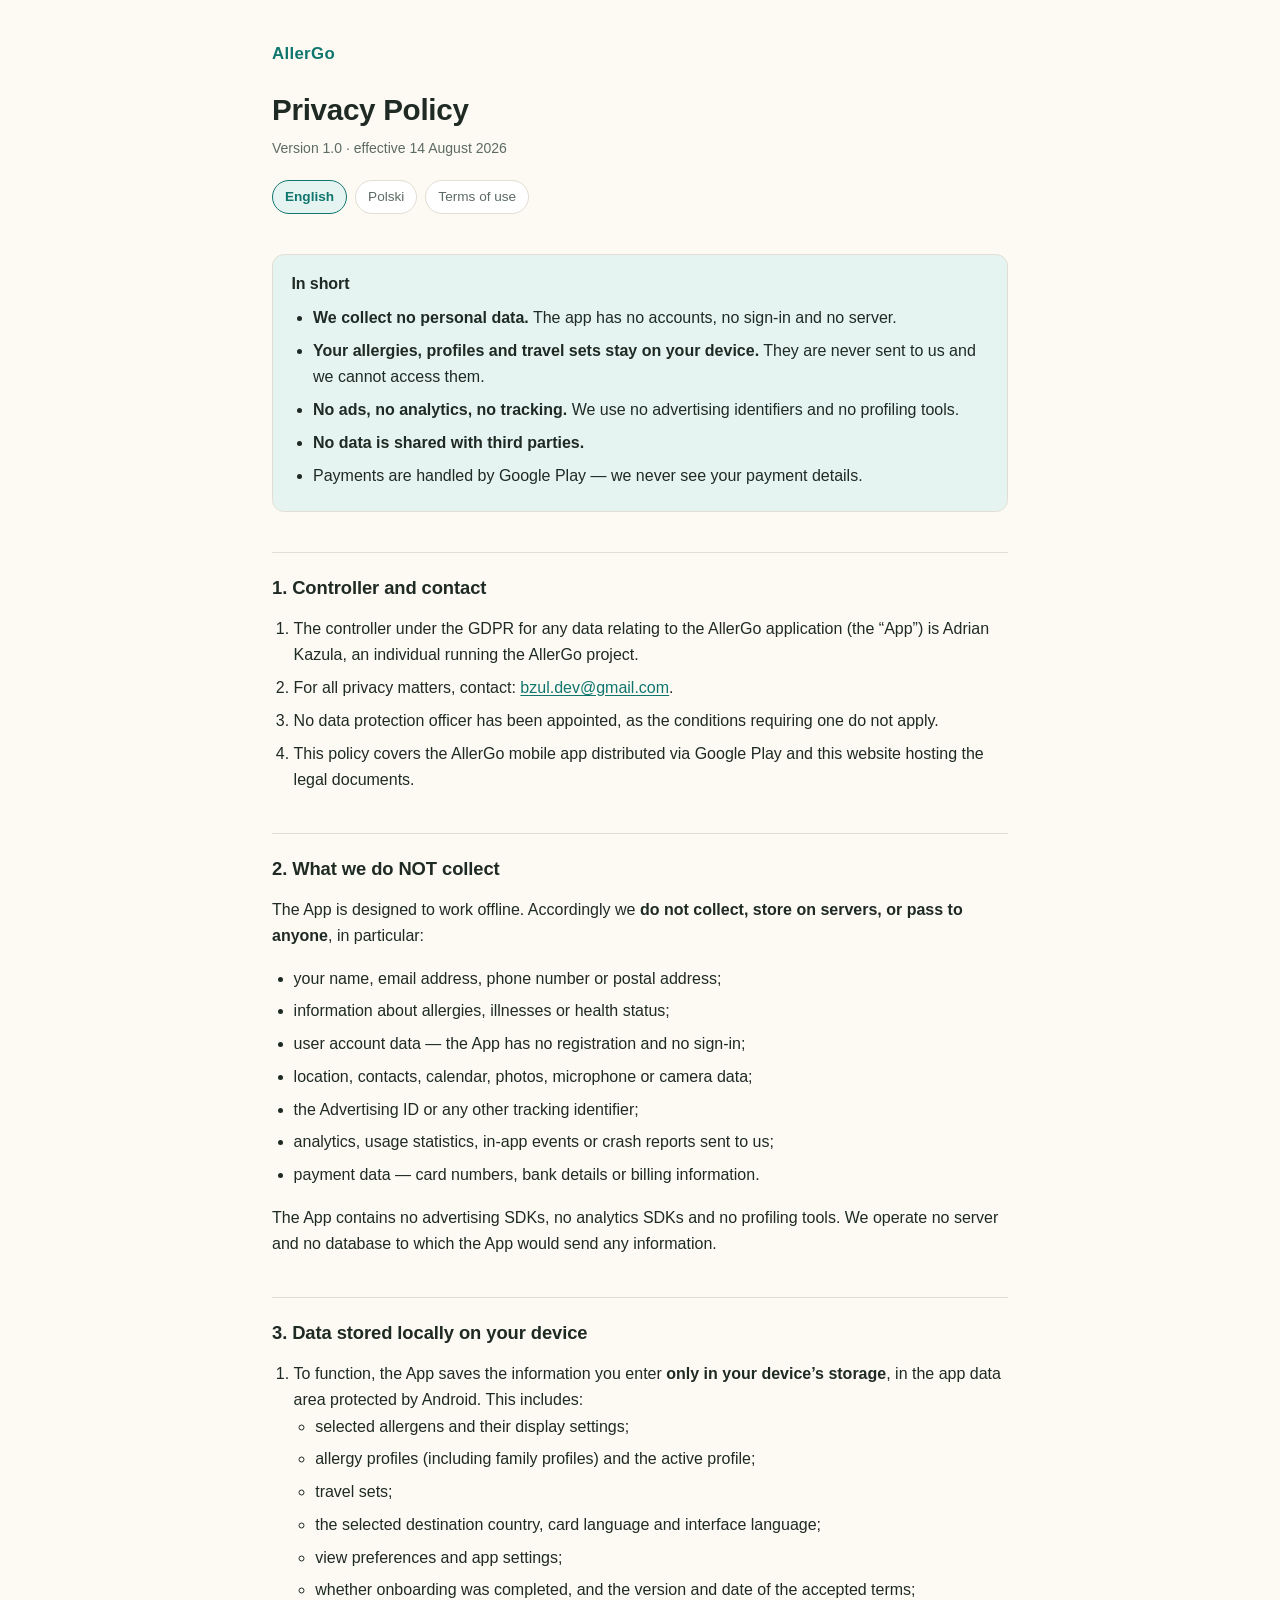
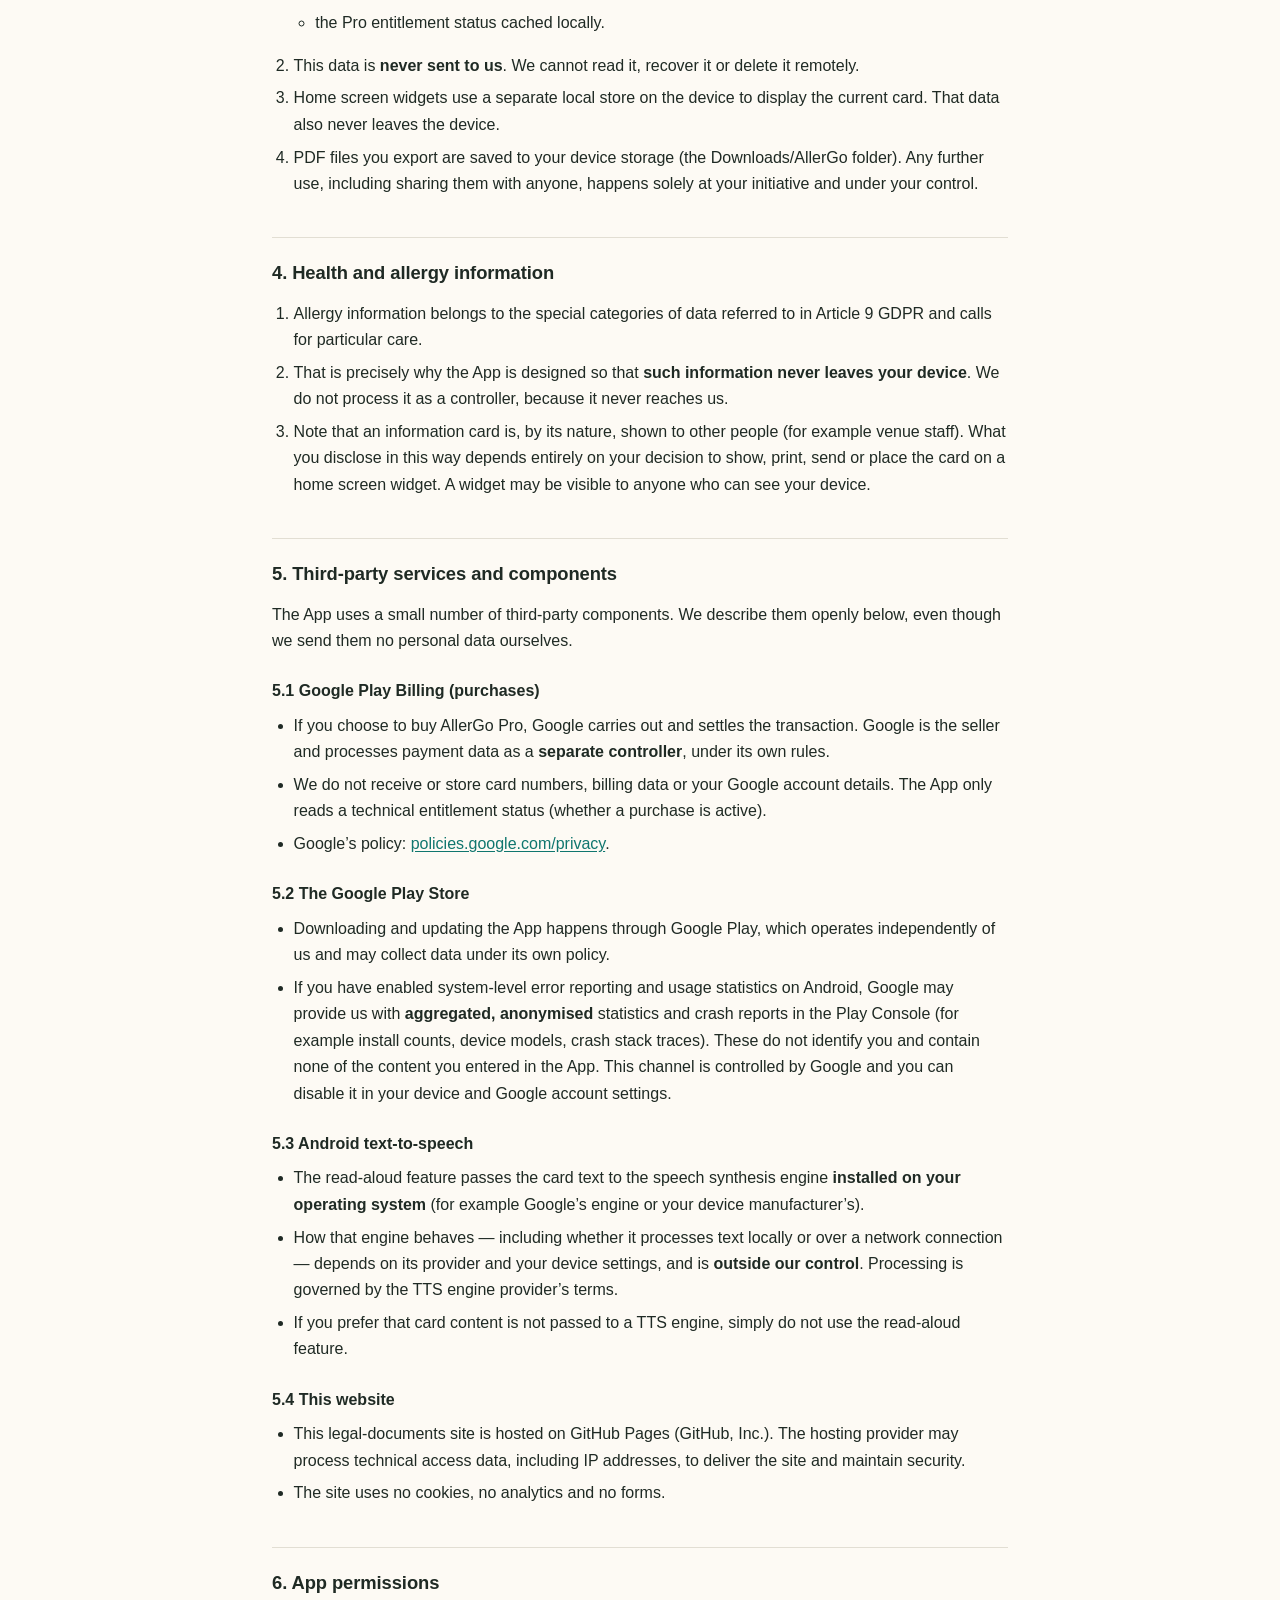
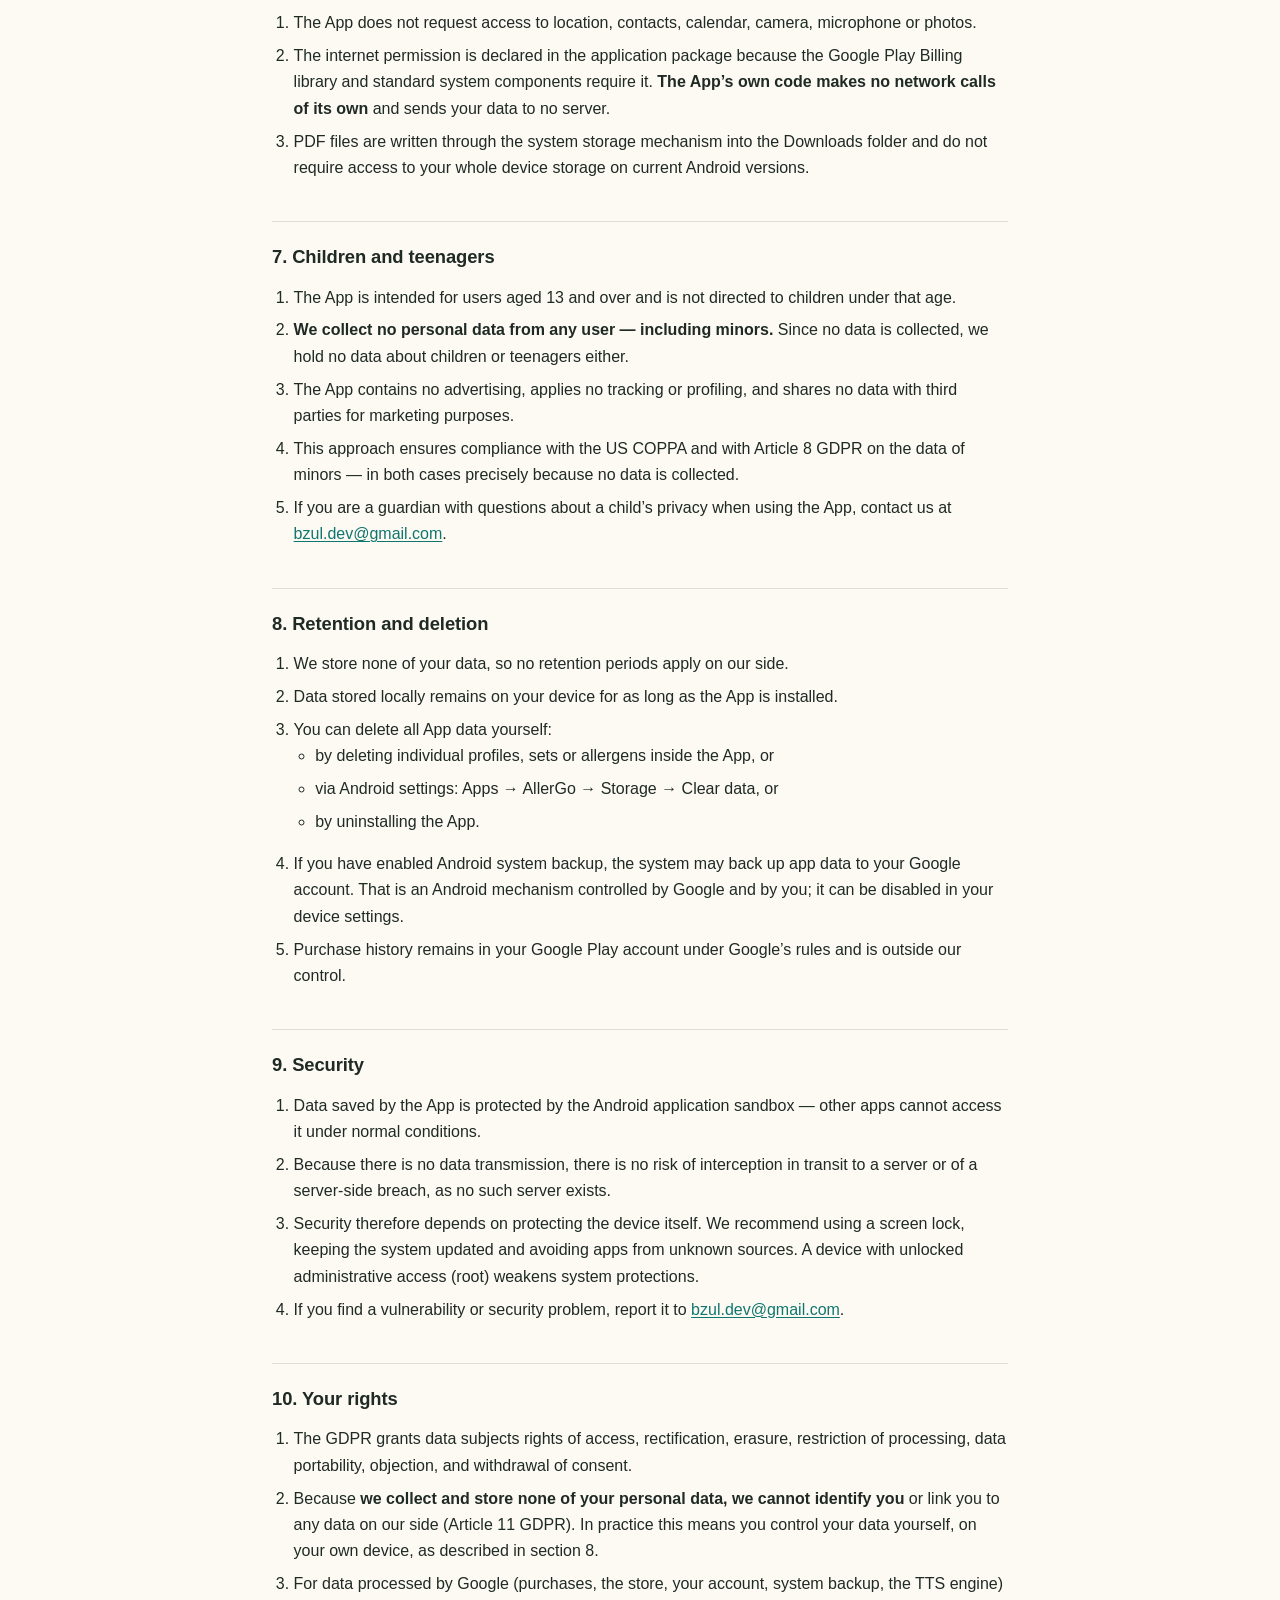
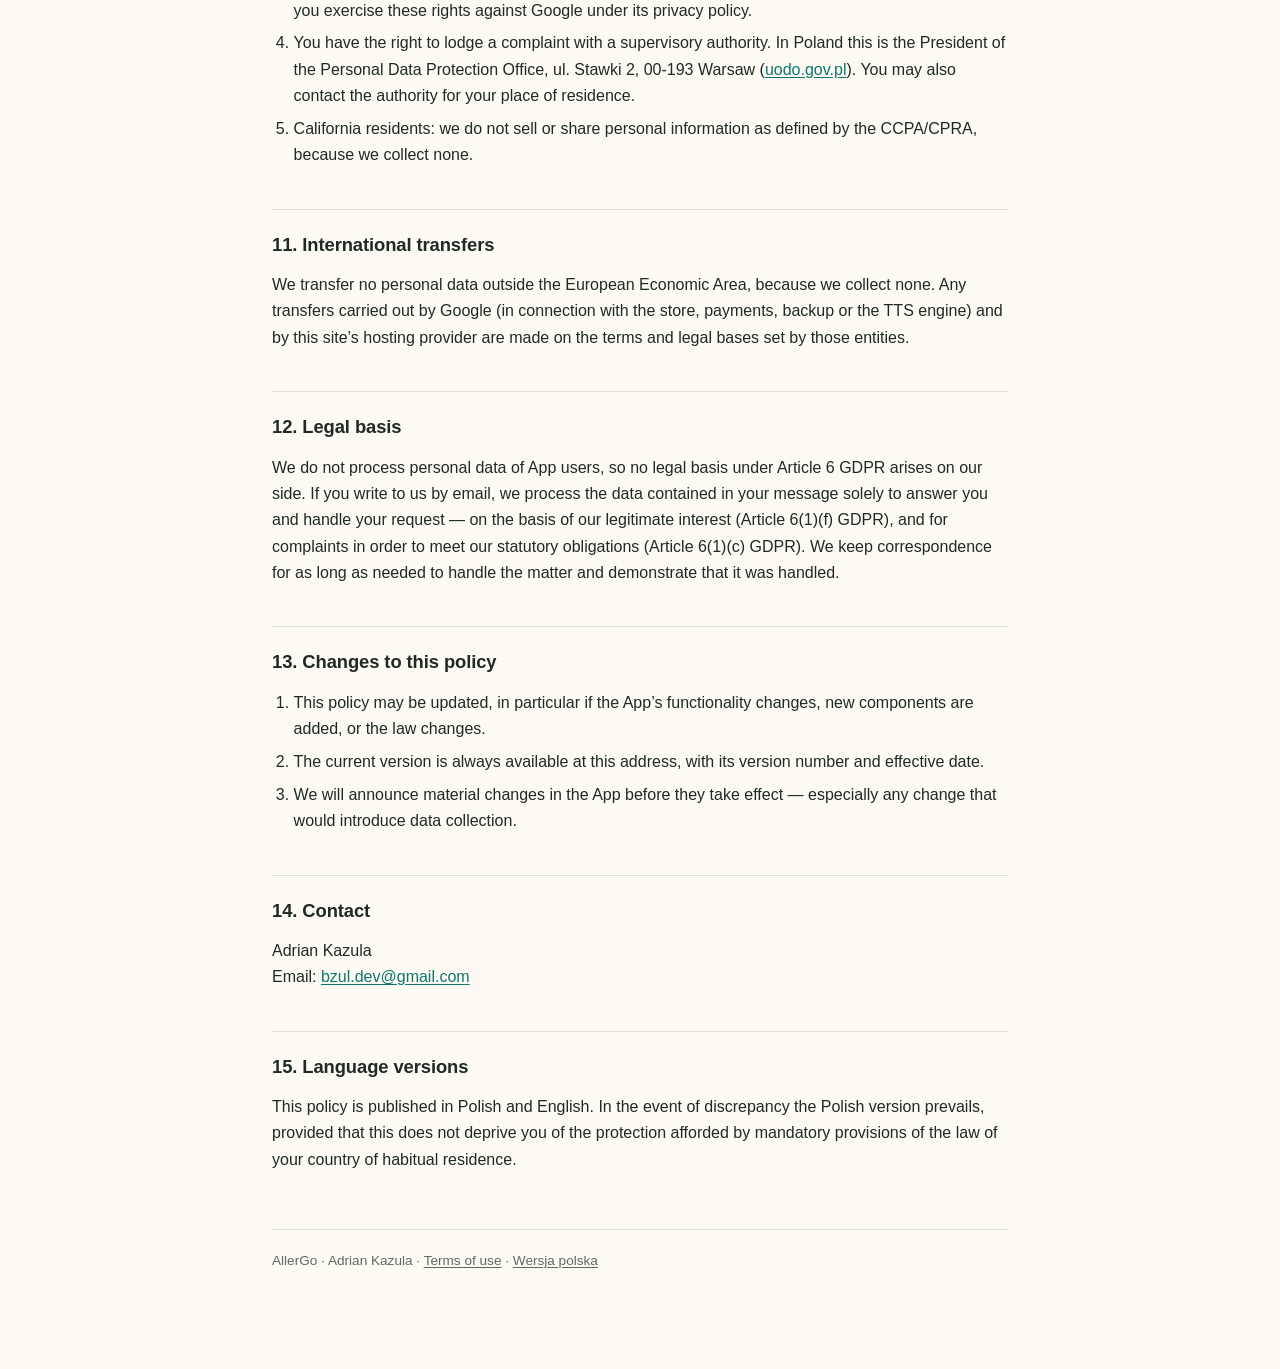
==== privacy/index.html @ d7d9f637 "Add AllerGo privacy policy and terms of use (PL + EN) Static legal documents for the AllerGo Android" ====
<!DOCTYPE html>
<html lang="en">
<head>
<meta charset="utf-8">
<meta name="viewport" content="width=device-width, initial-scale=1">
<title>AllerGo — Privacy Policy</title>
<meta name="description" content="Privacy policy for the AllerGo mobile app. The app collects no personal data — everything stays locally on your device.">
<link rel="stylesheet" href="../assets/style.css">
</head>
<body>

<header>
  <a class="brand" href="../">AllerGo</a>
  <h1>Privacy Policy</h1>
  <p class="meta">Version 1.0 · effective 14 August 2026</p>
  <nav class="langbar">
    <a href="../privacy/" aria-current="true">English</a>
    <a href="../pl/privacy/">Polski</a>
    <a href="../terms/">Terms of use</a>
  </nav>
</header>

<main>

<div class="summary">
  <h2>In short</h2>
  <ul>
    <li><strong>We collect no personal data.</strong> The app has no accounts, no sign-in and no server.</li>
    <li><strong>Your allergies, profiles and travel sets stay on your device.</strong> They are never sent to us and we cannot access them.</li>
    <li><strong>No ads, no analytics, no tracking.</strong> We use no advertising identifiers and no profiling tools.</li>
    <li><strong>No data is shared with third parties.</strong></li>
    <li>Payments are handled by Google Play — we never see your payment details.</li>
  </ul>
</div>

<h2>1. Controller and contact</h2>
<ol>
  <li>The controller under the GDPR for any data relating to the AllerGo application (the “App”) is Adrian Kazula, an individual running the AllerGo project.</li>
  <li>For all privacy matters, contact: <a href="mailto:bzul.dev@gmail.com">bzul.dev@gmail.com</a>.</li>
  <li>No data protection officer has been appointed, as the conditions requiring one do not apply.</li>
  <li>This policy covers the AllerGo mobile app distributed via Google Play and this website hosting the legal documents.</li>
</ol>

<h2>2. What we do NOT collect</h2>
<p>The App is designed to work offline. Accordingly we <strong>do not collect, store on servers, or pass to anyone</strong>, in particular:</p>
<ul>
  <li>your name, email address, phone number or postal address;</li>
  <li>information about allergies, illnesses or health status;</li>
  <li>user account data — the App has no registration and no sign-in;</li>
  <li>location, contacts, calendar, photos, microphone or camera data;</li>
  <li>the Advertising ID or any other tracking identifier;</li>
  <li>analytics, usage statistics, in-app events or crash reports sent to us;</li>
  <li>payment data — card numbers, bank details or billing information.</li>
</ul>
<p>The App contains no advertising SDKs, no analytics SDKs and no profiling tools. We operate no server and no database to which the App would send any information.</p>

<h2>3. Data stored locally on your device</h2>
<ol>
  <li>To function, the App saves the information you enter <strong>only in your device’s storage</strong>, in the app data area protected by Android. This includes:
    <ul>
      <li>selected allergens and their display settings;</li>
      <li>allergy profiles (including family profiles) and the active profile;</li>
      <li>travel sets;</li>
      <li>the selected destination country, card language and interface language;</li>
      <li>view preferences and app settings;</li>
      <li>whether onboarding was completed, and the version and date of the accepted terms;</li>
      <li>the Pro entitlement status cached locally.</li>
    </ul>
  </li>
  <li>This data is <strong>never sent to us</strong>. We cannot read it, recover it or delete it remotely.</li>
  <li>Home screen widgets use a separate local store on the device to display the current card. That data also never leaves the device.</li>
  <li>PDF files you export are saved to your device storage (the Downloads/AllerGo folder). Any further use, including sharing them with anyone, happens solely at your initiative and under your control.</li>
</ol>

<h2>4. Health and allergy information</h2>
<ol>
  <li>Allergy information belongs to the special categories of data referred to in Article 9 GDPR and calls for particular care.</li>
  <li>That is precisely why the App is designed so that <strong>such information never leaves your device</strong>. We do not process it as a controller, because it never reaches us.</li>
  <li>Note that an information card is, by its nature, shown to other people (for example venue staff). What you disclose in this way depends entirely on your decision to show, print, send or place the card on a home screen widget. A widget may be visible to anyone who can see your device.</li>
</ol>

<h2>5. Third-party services and components</h2>
<p>The App uses a small number of third-party components. We describe them openly below, even though we send them no personal data ourselves.</p>

<h3>5.1 Google Play Billing (purchases)</h3>
<ul>
  <li>If you choose to buy AllerGo Pro, Google carries out and settles the transaction. Google is the seller and processes payment data as a <strong>separate controller</strong>, under its own rules.</li>
  <li>We do not receive or store card numbers, billing data or your Google account details. The App only reads a technical entitlement status (whether a purchase is active).</li>
  <li>Google’s policy: <a href="https://policies.google.com/privacy" rel="noopener">policies.google.com/privacy</a>.</li>
</ul>

<h3>5.2 The Google Play Store</h3>
<ul>
  <li>Downloading and updating the App happens through Google Play, which operates independently of us and may collect data under its own policy.</li>
  <li>If you have enabled system-level error reporting and usage statistics on Android, Google may provide us with <strong>aggregated, anonymised</strong> statistics and crash reports in the Play Console (for example install counts, device models, crash stack traces). These do not identify you and contain none of the content you entered in the App. This channel is controlled by Google and you can disable it in your device and Google account settings.</li>
</ul>

<h3>5.3 Android text-to-speech</h3>
<ul>
  <li>The read-aloud feature passes the card text to the speech synthesis engine <strong>installed on your operating system</strong> (for example Google’s engine or your device manufacturer’s).</li>
  <li>How that engine behaves — including whether it processes text locally or over a network connection — depends on its provider and your device settings, and is <strong>outside our control</strong>. Processing is governed by the TTS engine provider’s terms.</li>
  <li>If you prefer that card content is not passed to a TTS engine, simply do not use the read-aloud feature.</li>
</ul>

<h3>5.4 This website</h3>
<ul>
  <li>This legal-documents site is hosted on GitHub Pages (GitHub, Inc.). The hosting provider may process technical access data, including IP addresses, to deliver the site and maintain security.</li>
  <li>The site uses no cookies, no analytics and no forms.</li>
</ul>

<h2>6. App permissions</h2>
<ol>
  <li>The App does not request access to location, contacts, calendar, camera, microphone or photos.</li>
  <li>The internet permission is declared in the application package because the Google Play Billing library and standard system components require it. <strong>The App’s own code makes no network calls of its own</strong> and sends your data to no server.</li>
  <li>PDF files are written through the system storage mechanism into the Downloads folder and do not require access to your whole device storage on current Android versions.</li>
</ol>

<h2>7. Children and teenagers</h2>
<ol>
  <li>The App is intended for users aged 13 and over and is not directed to children under that age.</li>
  <li><strong>We collect no personal data from any user — including minors.</strong> Since no data is collected, we hold no data about children or teenagers either.</li>
  <li>The App contains no advertising, applies no tracking or profiling, and shares no data with third parties for marketing purposes.</li>
  <li>This approach ensures compliance with the US COPPA and with Article 8 GDPR on the data of minors — in both cases precisely because no data is collected.</li>
  <li>If you are a guardian with questions about a child’s privacy when using the App, contact us at <a href="mailto:bzul.dev@gmail.com">bzul.dev@gmail.com</a>.</li>
</ol>

<h2>8. Retention and deletion</h2>
<ol>
  <li>We store none of your data, so no retention periods apply on our side.</li>
  <li>Data stored locally remains on your device for as long as the App is installed.</li>
  <li>You can delete all App data yourself:
    <ul>
      <li>by deleting individual profiles, sets or allergens inside the App, or</li>
      <li>via Android settings: Apps → AllerGo → Storage → Clear data, or</li>
      <li>by uninstalling the App.</li>
    </ul>
  </li>
  <li>If you have enabled Android system backup, the system may back up app data to your Google account. That is an Android mechanism controlled by Google and by you; it can be disabled in your device settings.</li>
  <li>Purchase history remains in your Google Play account under Google’s rules and is outside our control.</li>
</ol>

<h2>9. Security</h2>
<ol>
  <li>Data saved by the App is protected by the Android application sandbox — other apps cannot access it under normal conditions.</li>
  <li>Because there is no data transmission, there is no risk of interception in transit to a server or of a server-side breach, as no such server exists.</li>
  <li>Security therefore depends on protecting the device itself. We recommend using a screen lock, keeping the system updated and avoiding apps from unknown sources. A device with unlocked administrative access (root) weakens system protections.</li>
  <li>If you find a vulnerability or security problem, report it to <a href="mailto:bzul.dev@gmail.com">bzul.dev@gmail.com</a>.</li>
</ol>

<h2>10. Your rights</h2>
<ol>
  <li>The GDPR grants data subjects rights of access, rectification, erasure, restriction of processing, data portability, objection, and withdrawal of consent.</li>
  <li>Because <strong>we collect and store none of your personal data, we cannot identify you</strong> or link you to any data on our side (Article 11 GDPR). In practice this means you control your data yourself, on your own device, as described in section 8.</li>
  <li>For data processed by Google (purchases, the store, your account, system backup, the TTS engine) you exercise these rights against Google under its privacy policy.</li>
  <li>You have the right to lodge a complaint with a supervisory authority. In Poland this is the President of the Personal Data Protection Office, ul. Stawki 2, 00-193 Warsaw (<a href="https://uodo.gov.pl" rel="noopener">uodo.gov.pl</a>). You may also contact the authority for your place of residence.</li>
  <li>California residents: we do not sell or share personal information as defined by the CCPA/CPRA, because we collect none.</li>
</ol>

<h2>11. International transfers</h2>
<p>We transfer no personal data outside the European Economic Area, because we collect none. Any transfers carried out by Google (in connection with the store, payments, backup or the TTS engine) and by this site’s hosting provider are made on the terms and legal bases set by those entities.</p>

<h2>12. Legal basis</h2>
<p>We do not process personal data of App users, so no legal basis under Article 6 GDPR arises on our side. If you write to us by email, we process the data contained in your message solely to answer you and handle your request — on the basis of our legitimate interest (Article 6(1)(f) GDPR), and for complaints in order to meet our statutory obligations (Article 6(1)(c) GDPR). We keep correspondence for as long as needed to handle the matter and demonstrate that it was handled.</p>

<h2>13. Changes to this policy</h2>
<ol>
  <li>This policy may be updated, in particular if the App’s functionality changes, new components are added, or the law changes.</li>
  <li>The current version is always available at this address, with its version number and effective date.</li>
  <li>We will announce material changes in the App before they take effect — especially any change that would introduce data collection.</li>
</ol>

<h2>14. Contact</h2>
<p>Adrian Kazula<br>
Email: <a href="mailto:bzul.dev@gmail.com">bzul.dev@gmail.com</a></p>

<h2>15. Language versions</h2>
<p>This policy is published in Polish and English. In the event of discrepancy the Polish version prevails, provided that this does not deprive you of the protection afforded by mandatory provisions of the law of your country of habitual residence.</p>

</main>

<footer>
  <p>AllerGo · Adrian Kazula · <a href="../terms/">Terms of use</a> · <a href="../pl/privacy/">Wersja polska</a></p>
</footer>

</body>
</html>
---- assets/style.css ----
:root {
  --bg: #fdfaf4;
  --surface: #ffffff;
  --text: #1f2a24;
  --muted: #5c6b63;
  --accent: #0f766e;
  --accent-soft: #e6f4f1;
  --border: #e2ded3;
  --warn-bg: #fff6e8;
  --warn-border: #e8b56a;
  --warn-text: #6b4310;
  --radius: 12px;
  --maxw: 46rem;
}

@media (prefers-color-scheme: dark) {
  :root {
    --bg: #14181a;
    --surface: #1b2124;
    --text: #e8eae7;
    --muted: #9daaa3;
    --accent: #5eead4;
    --accent-soft: #14312d;
    --border: #2c3538;
    --warn-bg: #2e2312;
    --warn-border: #8a6224;
    --warn-text: #f0d3a0;
  }
}

* { box-sizing: border-box; }

body {
  margin: 0;
  padding: 2.5rem 1.25rem 5rem;
  background: var(--bg);
  color: var(--text);
  font-family: -apple-system, BlinkMacSystemFont, "Segoe UI", Roboto, "Helvetica Neue", Arial, sans-serif;
  font-size: 1rem;
  line-height: 1.65;
  -webkit-text-size-adjust: 100%;
}

main, header, footer { max-width: var(--maxw); margin: 0 auto; }

header { margin-bottom: 2.5rem; }

.brand {
  display: inline-block;
  font-weight: 700;
  font-size: 1.05rem;
  letter-spacing: .02em;
  color: var(--accent);
  text-decoration: none;
  margin-bottom: 1.5rem;
}

h1 {
  font-size: 1.85rem;
  line-height: 1.25;
  margin: 0 0 .5rem;
  letter-spacing: -.01em;
}

h2 {
  font-size: 1.15rem;
  margin: 2.5rem 0 .75rem;
  padding-top: 1.25rem;
  border-top: 1px solid var(--border);
  letter-spacing: -.005em;
}

h3 { font-size: 1rem; margin: 1.5rem 0 .5rem; }

p, ul, ol { margin: 0 0 1rem; }
ul, ol { padding-left: 1.35rem; }
li { margin-bottom: .4rem; }

a { color: var(--accent); text-underline-offset: .15em; }

.meta {
  color: var(--muted);
  font-size: .875rem;
  margin: 0;
}

.langbar {
  display: flex;
  flex-wrap: wrap;
  gap: .5rem;
  margin-top: 1.25rem;
}

.langbar a {
  display: inline-block;
  padding: .3rem .75rem;
  border: 1px solid var(--border);
  border-radius: 999px;
  background: var(--surface);
  font-size: .85rem;
  text-decoration: none;
  color: var(--muted);
}

.langbar a[aria-current="true"] {
  background: var(--accent-soft);
  border-color: var(--accent);
  color: var(--accent);
  font-weight: 600;
}

.callout {
  background: var(--warn-bg);
  border: 1px solid var(--warn-border);
  border-left-width: 4px;
  border-radius: var(--radius);
  padding: 1rem 1.15rem;
  margin: 1.5rem 0;
  color: var(--warn-text);
}

.callout p:last-child, .summary p:last-child, .summary ul:last-child { margin-bottom: 0; }
.callout strong { color: inherit; }

.summary {
  background: var(--accent-soft);
  border: 1px solid var(--border);
  border-radius: var(--radius);
  padding: 1rem 1.15rem;
  margin: 1.5rem 0 2rem;
}

.summary h2 {
  border: 0;
  padding: 0;
  margin: 0 0 .5rem;
  font-size: 1rem;
}

.cards { display: grid; gap: 1rem; margin: 2rem 0; }

.card {
  display: block;
  padding: 1.15rem 1.25rem;
  border: 1px solid var(--border);
  border-radius: var(--radius);
  background: var(--surface);
  text-decoration: none;
  color: inherit;
}

.card strong { display: block; color: var(--accent); margin-bottom: .2rem; }
.card span { color: var(--muted); font-size: .9rem; }

footer {
  margin-top: 3.5rem;
  padding-top: 1.25rem;
  border-top: 1px solid var(--border);
  color: var(--muted);
  font-size: .85rem;
}

footer a { color: var(--muted); }

@media (max-width: 30rem) {
  body { padding: 1.75rem 1rem 4rem; }
  h1 { font-size: 1.5rem; }
}
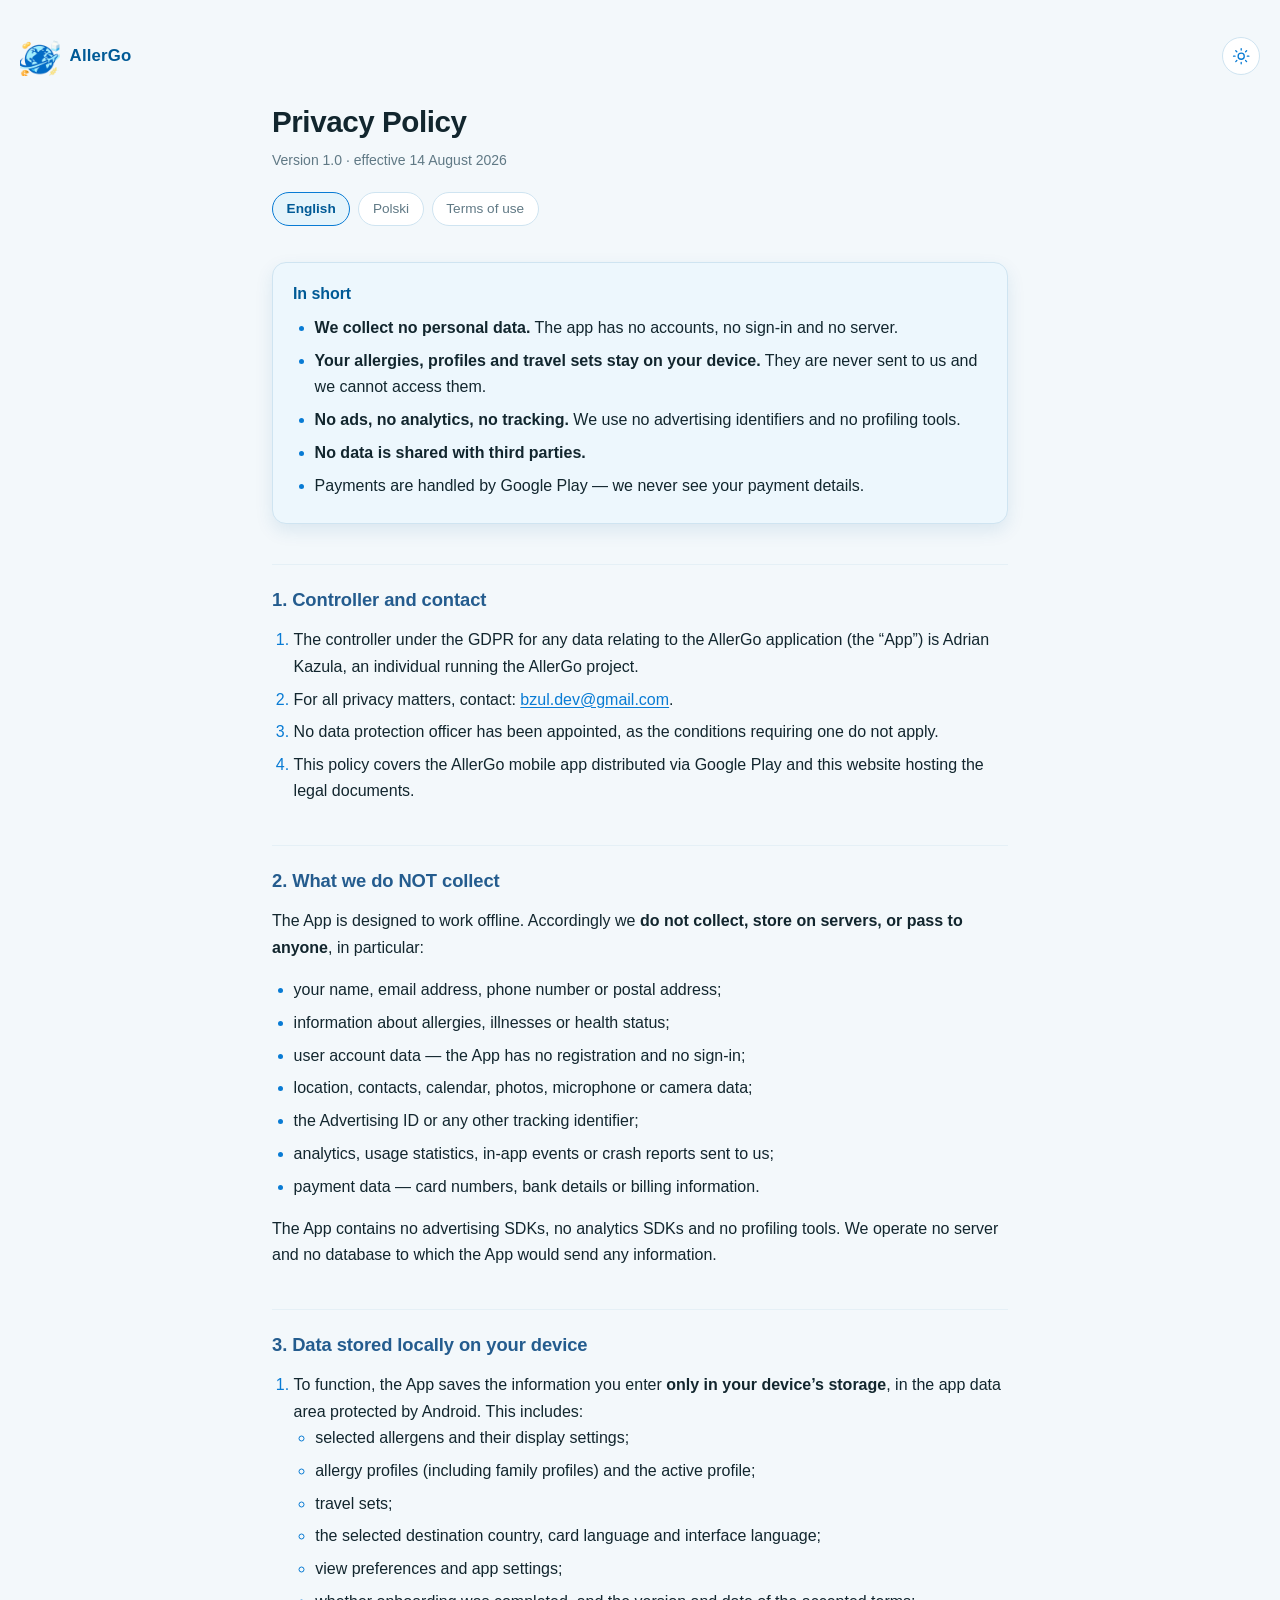
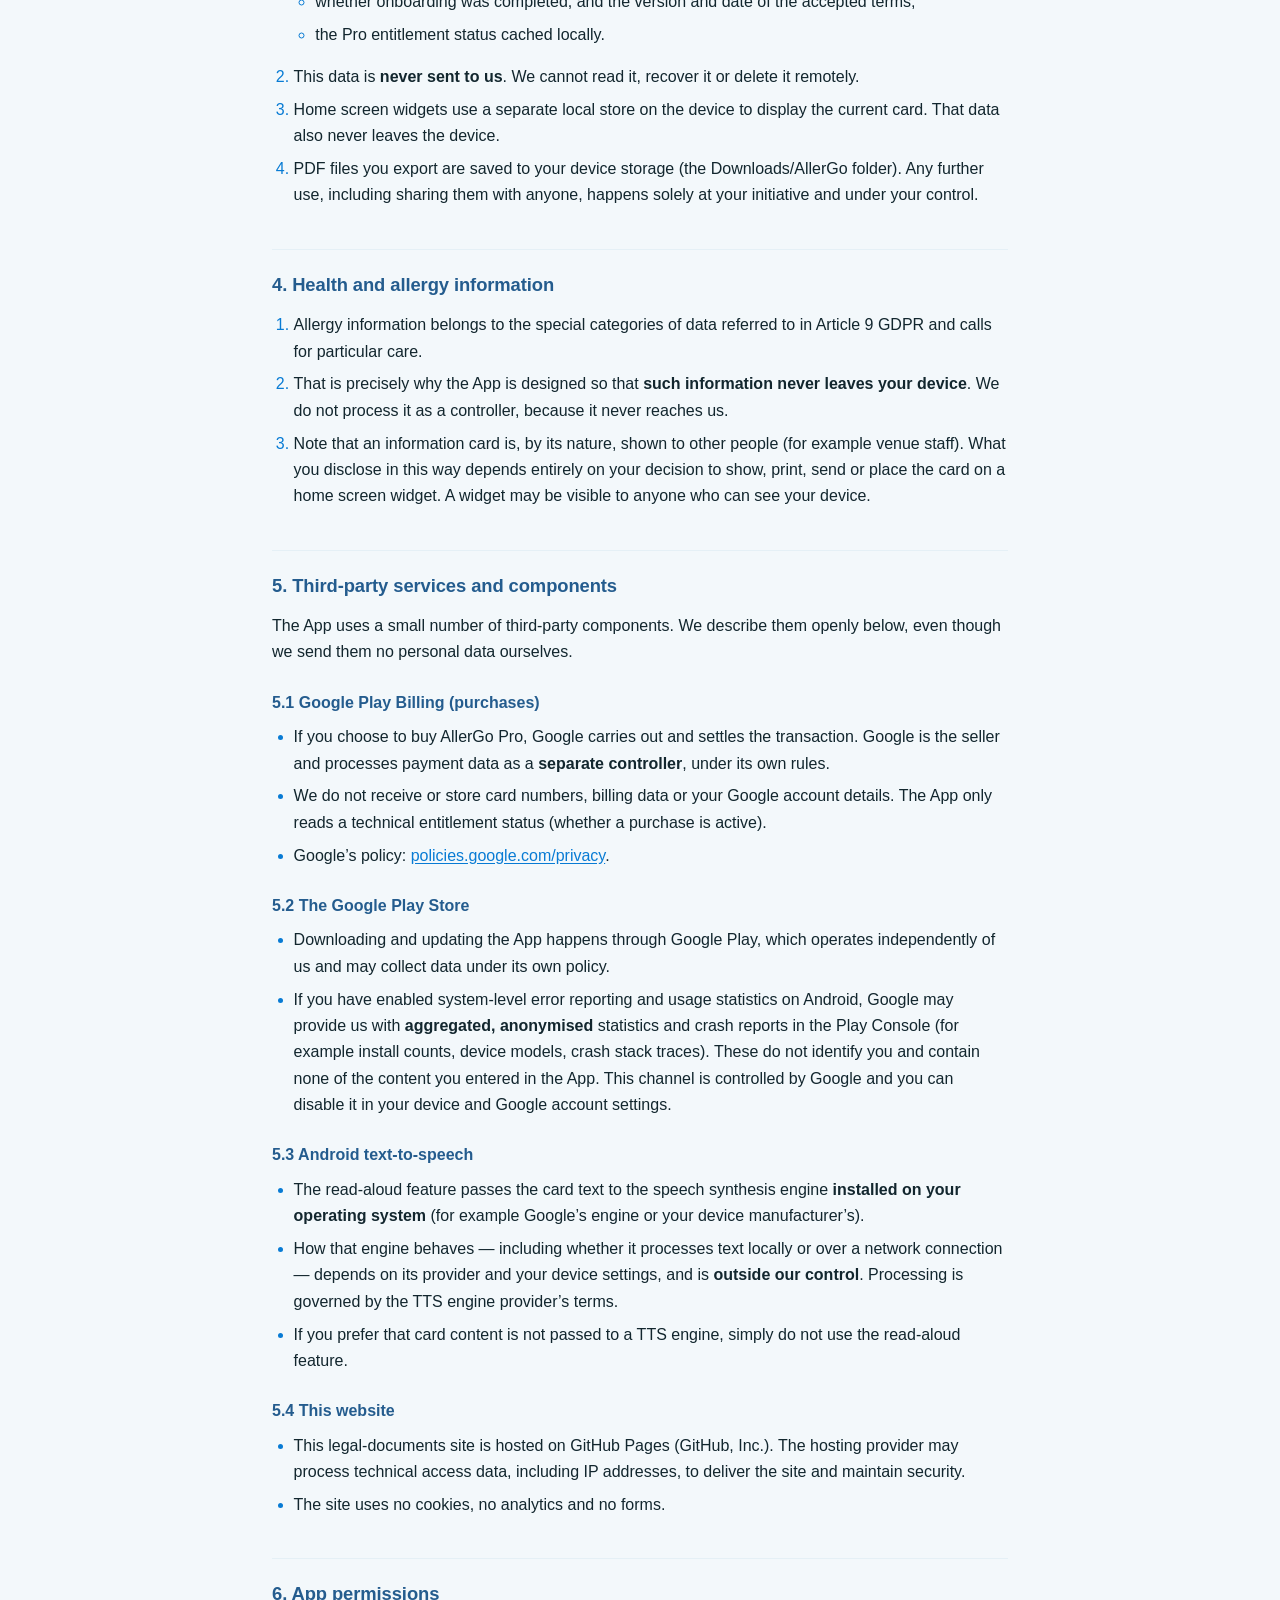
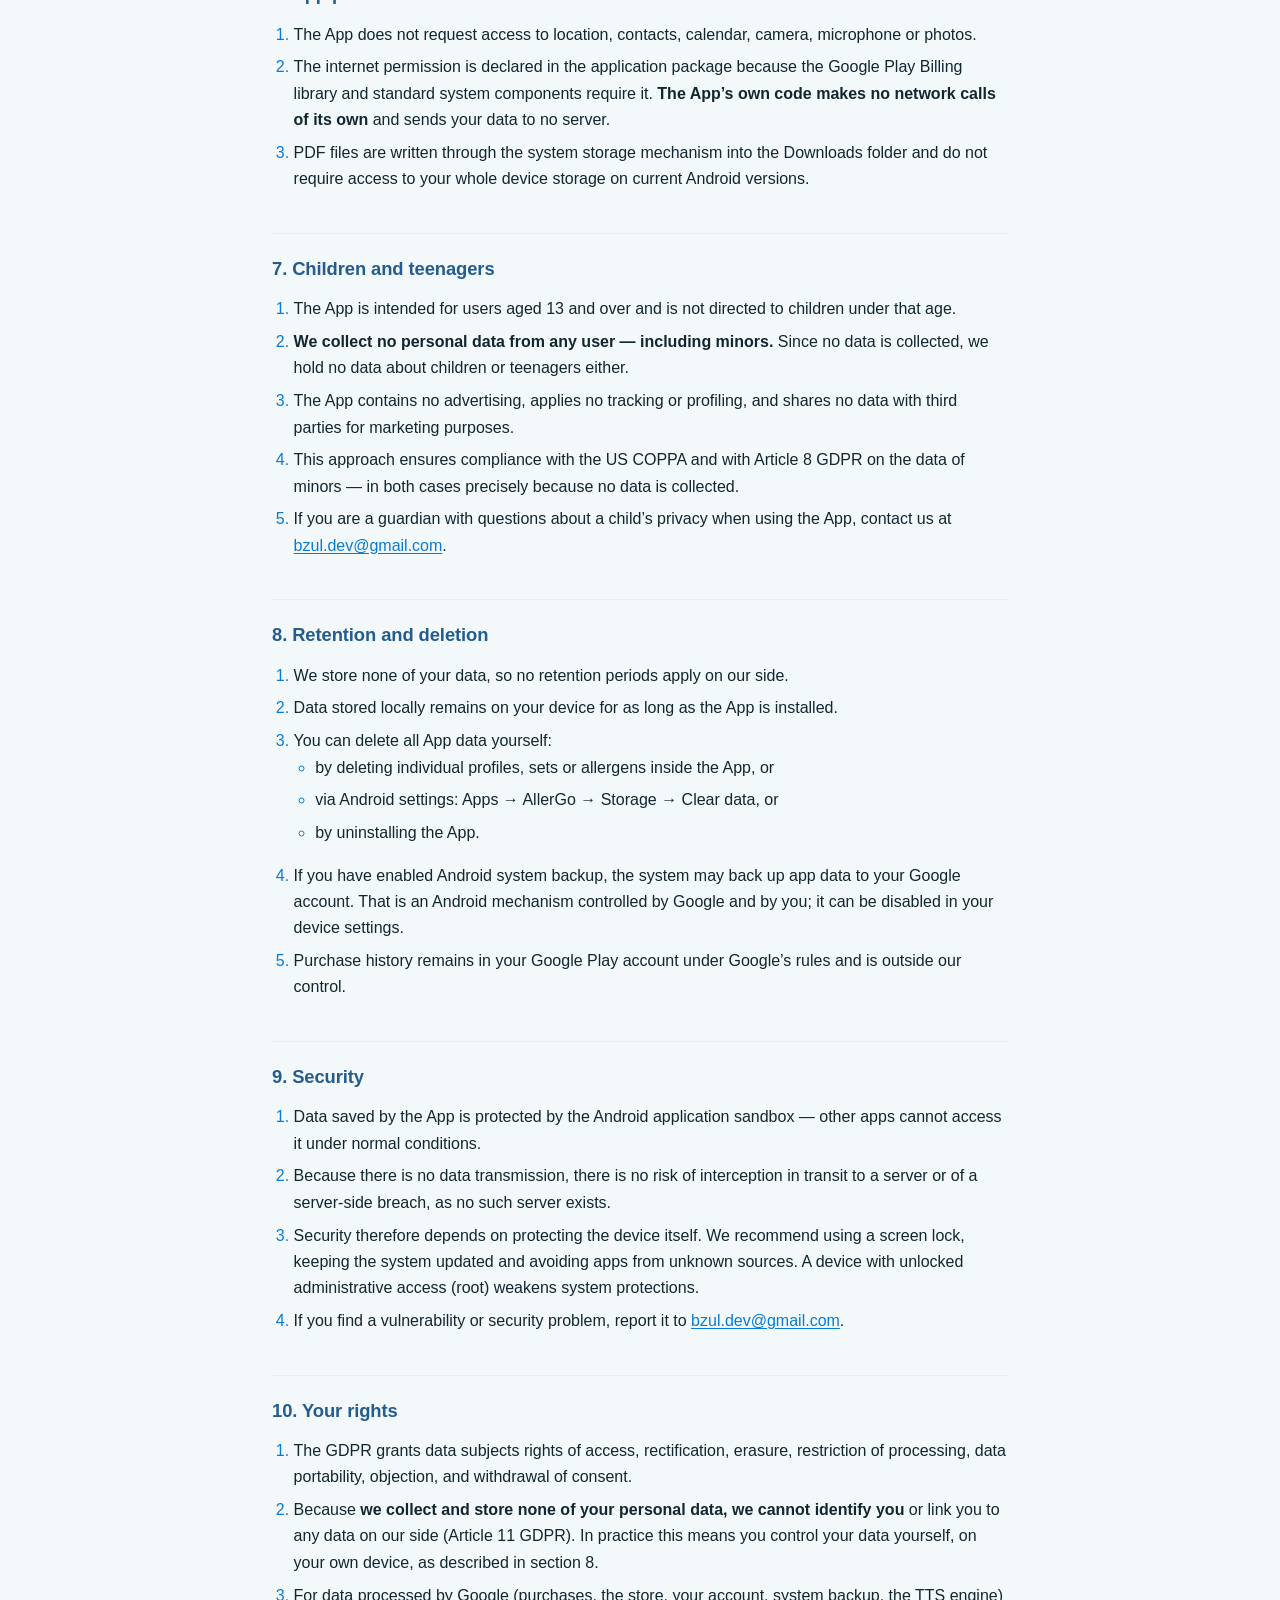
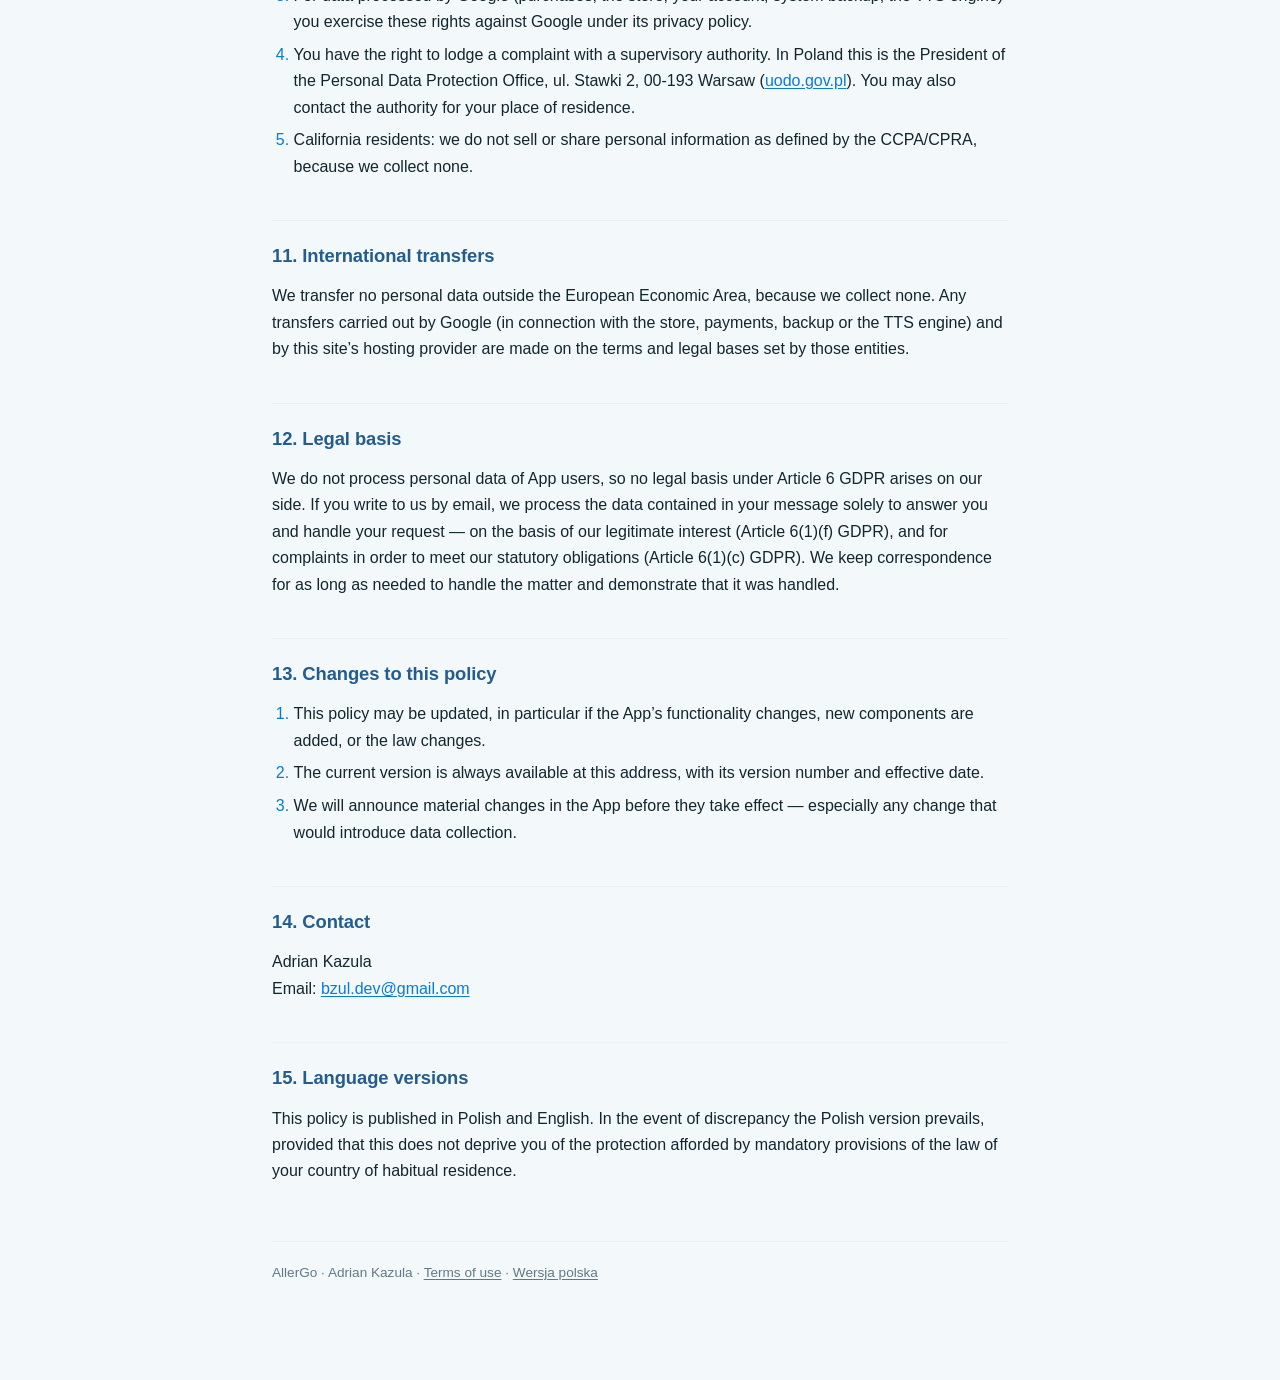
==== commit 0cbf9ccd: "Match app branding: blue palette, logo, light/dark toggle - Recolour to the app's palette (#087bd4 p" ====
--- a/privacy/index.html
+++ b/privacy/index.html
@@ -6,11 +6,19 @@
 <title>AllerGo — Privacy Policy</title>
 <meta name="description" content="Privacy policy for the AllerGo mobile app. The app collects no personal data — everything stays locally on your device.">
 <link rel="stylesheet" href="../assets/style.css">
+<script>(function(){try{var t=localStorage.getItem('allergo-theme');if(t==='dark'||t==='light')document.documentElement.setAttribute('data-theme',t);}catch(e){}})();</script>
 </head>
 <body>
 
+<div class="topbar">
+  <a class="brand" href="../"><img src="../assets/allergo-mark.png" alt="" width="40" height="40">AllerGo</a>
+  <button class="theme-toggle" type="button" aria-label="Toggle theme">
+    <svg class="icon-sun" viewBox="0 0 24 24" aria-hidden="true"><circle cx="12" cy="12" r="4"/><path d="M12 2v2M12 20v2M4.9 4.9l1.4 1.4M17.7 17.7l1.4 1.4M2 12h2M20 12h2M4.9 19.1l1.4-1.4M17.7 6.3l1.4-1.4"/></svg>
+    <svg class="icon-moon" viewBox="0 0 24 24" aria-hidden="true"><path d="M21 12.8A9 9 0 1 1 11.2 3a7 7 0 0 0 9.8 9.8z"/></svg>
+  </button>
+</div>
+
 <header>
-  <a class="brand" href="../">AllerGo</a>
   <h1>Privacy Policy</h1>
   <p class="meta">Version 1.0 · effective 14 August 2026</p>
   <nav class="langbar">
@@ -182,5 +190,6 @@
   <p>AllerGo · Adrian Kazula · <a href="../terms/">Terms of use</a> · <a href="../pl/privacy/">Wersja polska</a></p>
 </footer>
 
+<script src="../assets/theme.js"></script>
 </body>
 </html>
--- a/assets/style.css
+++ b/assets/style.css
@@ -1,38 +1,79 @@
+/* AllerGo — legal documents.
+   Palette mirrors the app: _ink #12262e, _cream #f3f8fb, primary #087bd4,
+   onboarding #005a96, cyan #8eeaff, danger #ce2b37. */
+
 :root {
-  --bg: #fdfaf4;
+  --bg: #f3f8fb;
+  --bg-tint: #edf7fd;
   --surface: #ffffff;
-  --text: #1f2a24;
-  --muted: #5c6b63;
-  --accent: #0f766e;
-  --accent-soft: #e6f4f1;
-  --border: #e2ded3;
-  --warn-bg: #fff6e8;
-  --warn-border: #e8b56a;
-  --warn-text: #6b4310;
-  --radius: 12px;
+  --surface-alt: #fafdff;
+  --text: #12262e;
+  --muted: #607985;
+  --accent: #087bd4;
+  --accent-strong: #005a96;
+  --accent-ink: #245c8e;
+  --accent-soft: #e5f4fb;
+  --border: #e5f0f6;
+  --border-strong: #cfe4f1;
+  --shadow: 0 7px 18px rgba(0, 93, 148, .10);
+  --danger: #ce2b37;
+  --callout-bg: #fff1f2;
+  --callout-border: #ce2b37;
+  --callout-text: #7d1620;
+  --radius: 14px;
   --maxw: 46rem;
+  color-scheme: light;
 }
 
 @media (prefers-color-scheme: dark) {
-  :root {
-    --bg: #14181a;
-    --surface: #1b2124;
-    --text: #e8eae7;
-    --muted: #9daaa3;
-    --accent: #5eead4;
-    --accent-soft: #14312d;
-    --border: #2c3538;
-    --warn-bg: #2e2312;
-    --warn-border: #8a6224;
-    --warn-text: #f0d3a0;
+  :root:not([data-theme="light"]) {
+    --bg: #0c1a21;
+    --bg-tint: #112934;
+    --surface: #13242d;
+    --surface-alt: #162b35;
+    --text: #e6f1f6;
+    --muted: #93aab6;
+    --accent: #5cb8f7;
+    --accent-strong: #8eeaff;
+    --accent-ink: #a9d8f5;
+    --accent-soft: #11303f;
+    --border: #213d4a;
+    --border-strong: #2c4d5d;
+    --shadow: 0 7px 18px rgba(0, 0, 0, .35);
+    --danger: #ff8a94;
+    --callout-bg: #2c151a;
+    --callout-border: #b8434f;
+    --callout-text: #ffc9ce;
+    color-scheme: dark;
   }
+}
+
+:root[data-theme="dark"] {
+  --bg: #0c1a21;
+  --bg-tint: #112934;
+  --surface: #13242d;
+  --surface-alt: #162b35;
+  --text: #e6f1f6;
+  --muted: #93aab6;
+  --accent: #5cb8f7;
+  --accent-strong: #8eeaff;
+  --accent-ink: #a9d8f5;
+  --accent-soft: #11303f;
+  --border: #213d4a;
+  --border-strong: #2c4d5d;
+  --shadow: 0 7px 18px rgba(0, 0, 0, .35);
+  --danger: #ff8a94;
+  --callout-bg: #2c151a;
+  --callout-border: #b8434f;
+  --callout-text: #ffc9ce;
+  color-scheme: dark;
 }
 
 * { box-sizing: border-box; }
 
 body {
   margin: 0;
-  padding: 2.5rem 1.25rem 5rem;
+  padding: 2.25rem 1.25rem 5rem;
   background: var(--bg);
   color: var(--text);
   font-family: -apple-system, BlinkMacSystemFont, "Segoe UI", Roboto, "Helvetica Neue", Arial, sans-serif;
@@ -43,23 +84,73 @@
 
 main, header, footer { max-width: var(--maxw); margin: 0 auto; }
 
-header { margin-bottom: 2.5rem; }
+/* ---------- topbar ---------- */
+
+.topbar {
+  display: flex;
+  align-items: center;
+  justify-content: space-between;
+  gap: 1rem;
+  margin-bottom: 1.75rem;
+}
 
 .brand {
-  display: inline-block;
+  display: inline-flex;
+  align-items: center;
+  gap: .6rem;
   font-weight: 700;
   font-size: 1.05rem;
-  letter-spacing: .02em;
+  letter-spacing: .01em;
+  color: var(--accent-strong);
+  text-decoration: none;
+}
+
+.brand img {
+  width: 40px;
+  height: 40px;
+  display: block;
+  flex: none;
+}
+
+.theme-toggle {
+  display: inline-flex;
+  align-items: center;
+  justify-content: center;
+  width: 2.4rem;
+  height: 2.4rem;
+  flex: none;
+  padding: 0;
+  border: 1px solid var(--border-strong);
+  border-radius: 999px;
+  background: var(--surface);
   color: var(--accent);
-  text-decoration: none;
-  margin-bottom: 1.5rem;
-}
+  cursor: pointer;
+  line-height: 0;
+  transition: background .15s ease, border-color .15s ease;
+}
+
+.theme-toggle:hover { background: var(--accent-soft); border-color: var(--accent); }
+.theme-toggle:focus-visible { outline: 2px solid var(--accent); outline-offset: 2px; }
+.theme-toggle svg { width: 1.15rem; height: 1.15rem; fill: none; stroke: currentColor; stroke-width: 1.7; stroke-linecap: round; stroke-linejoin: round; }
+.theme-toggle .icon-moon { display: none; }
+:root[data-theme="dark"] .theme-toggle .icon-sun { display: none; }
+:root[data-theme="dark"] .theme-toggle .icon-moon { display: block; }
+
+@media (prefers-color-scheme: dark) {
+  :root:not([data-theme="light"]) .theme-toggle .icon-sun { display: none; }
+  :root:not([data-theme="light"]) .theme-toggle .icon-moon { display: block; }
+}
+
+/* ---------- headings ---------- */
+
+header { margin-bottom: 2.25rem; }
 
 h1 {
   font-size: 1.85rem;
   line-height: 1.25;
   margin: 0 0 .5rem;
-  letter-spacing: -.01em;
+  letter-spacing: -.015em;
+  color: var(--text);
 }
 
 h2 {
@@ -68,66 +159,68 @@
   padding-top: 1.25rem;
   border-top: 1px solid var(--border);
   letter-spacing: -.005em;
-}
-
-h3 { font-size: 1rem; margin: 1.5rem 0 .5rem; }
+  color: var(--accent-ink);
+}
+
+h3 { font-size: 1rem; margin: 1.5rem 0 .5rem; color: var(--accent-ink); }
 
 p, ul, ol { margin: 0 0 1rem; }
 ul, ol { padding-left: 1.35rem; }
 li { margin-bottom: .4rem; }
+li::marker { color: var(--accent); }
 
 a { color: var(--accent); text-underline-offset: .15em; }
-
-.meta {
-  color: var(--muted);
-  font-size: .875rem;
-  margin: 0;
-}
-
-.langbar {
-  display: flex;
-  flex-wrap: wrap;
-  gap: .5rem;
-  margin-top: 1.25rem;
-}
+a:hover { color: var(--accent-strong); }
+
+.meta { color: var(--muted); font-size: .875rem; margin: 0; }
+
+/* ---------- language bar ---------- */
+
+.langbar { display: flex; flex-wrap: wrap; gap: .5rem; margin-top: 1.25rem; }
 
 .langbar a {
   display: inline-block;
-  padding: .3rem .75rem;
-  border: 1px solid var(--border);
+  padding: .3rem .85rem;
+  border: 1px solid var(--border-strong);
   border-radius: 999px;
   background: var(--surface);
   font-size: .85rem;
   text-decoration: none;
   color: var(--muted);
-}
+  transition: background .15s ease, color .15s ease;
+}
+
+.langbar a:hover { background: var(--accent-soft); color: var(--accent-strong); }
 
 .langbar a[aria-current="true"] {
   background: var(--accent-soft);
   border-color: var(--accent);
-  color: var(--accent);
+  color: var(--accent-strong);
   font-weight: 600;
 }
 
+/* ---------- blocks ---------- */
+
 .callout {
-  background: var(--warn-bg);
-  border: 1px solid var(--warn-border);
+  background: var(--callout-bg);
+  border: 1px solid var(--callout-border);
   border-left-width: 4px;
   border-radius: var(--radius);
   padding: 1rem 1.15rem;
   margin: 1.5rem 0;
-  color: var(--warn-text);
-}
-
+  color: var(--callout-text);
+}
+
+.callout a { color: inherit; }
 .callout p:last-child, .summary p:last-child, .summary ul:last-child { margin-bottom: 0; }
-.callout strong { color: inherit; }
 
 .summary {
-  background: var(--accent-soft);
-  border: 1px solid var(--border);
+  background: var(--bg-tint);
+  border: 1px solid var(--border-strong);
   border-radius: var(--radius);
-  padding: 1rem 1.15rem;
+  padding: 1.1rem 1.25rem;
   margin: 1.5rem 0 2rem;
+  box-shadow: var(--shadow);
 }
 
 .summary h2 {
@@ -135,7 +228,10 @@
   padding: 0;
   margin: 0 0 .5rem;
   font-size: 1rem;
-}
+  color: var(--accent-strong);
+}
+
+.summary li::marker { color: var(--accent); }
 
 .cards { display: grid; gap: 1rem; margin: 2rem 0; }
 
@@ -144,13 +240,33 @@
   padding: 1.15rem 1.25rem;
   border: 1px solid var(--border);
   border-radius: var(--radius);
-  background: var(--surface);
+  background: linear-gradient(180deg, var(--surface), var(--surface-alt));
+  box-shadow: var(--shadow);
   text-decoration: none;
   color: inherit;
-}
-
-.card strong { display: block; color: var(--accent); margin-bottom: .2rem; }
+  transition: border-color .15s ease, transform .15s ease;
+}
+
+.card:hover { border-color: var(--accent); transform: translateY(-1px); }
+.card strong { display: block; color: var(--accent-strong); margin-bottom: .2rem; }
 .card span { color: var(--muted); font-size: .9rem; }
+
+.hero-logo {
+  display: block;
+  width: 150px;
+  height: 150px;
+  margin: 0 0 .75rem -12px;
+}
+
+.section-label {
+  border: 0;
+  padding: 0;
+  margin: 2rem 0 .25rem;
+  font-size: 1rem;
+  color: var(--muted);
+  text-transform: uppercase;
+  letter-spacing: .08em;
+}
 
 footer {
   margin-top: 3.5rem;
@@ -161,8 +277,10 @@
 }
 
 footer a { color: var(--muted); }
+footer a:hover { color: var(--accent); }
 
 @media (max-width: 30rem) {
-  body { padding: 1.75rem 1rem 4rem; }
+  body { padding: 1.5rem 1rem 4rem; }
   h1 { font-size: 1.5rem; }
-}
+  .brand img { width: 34px; height: 34px; }
+}
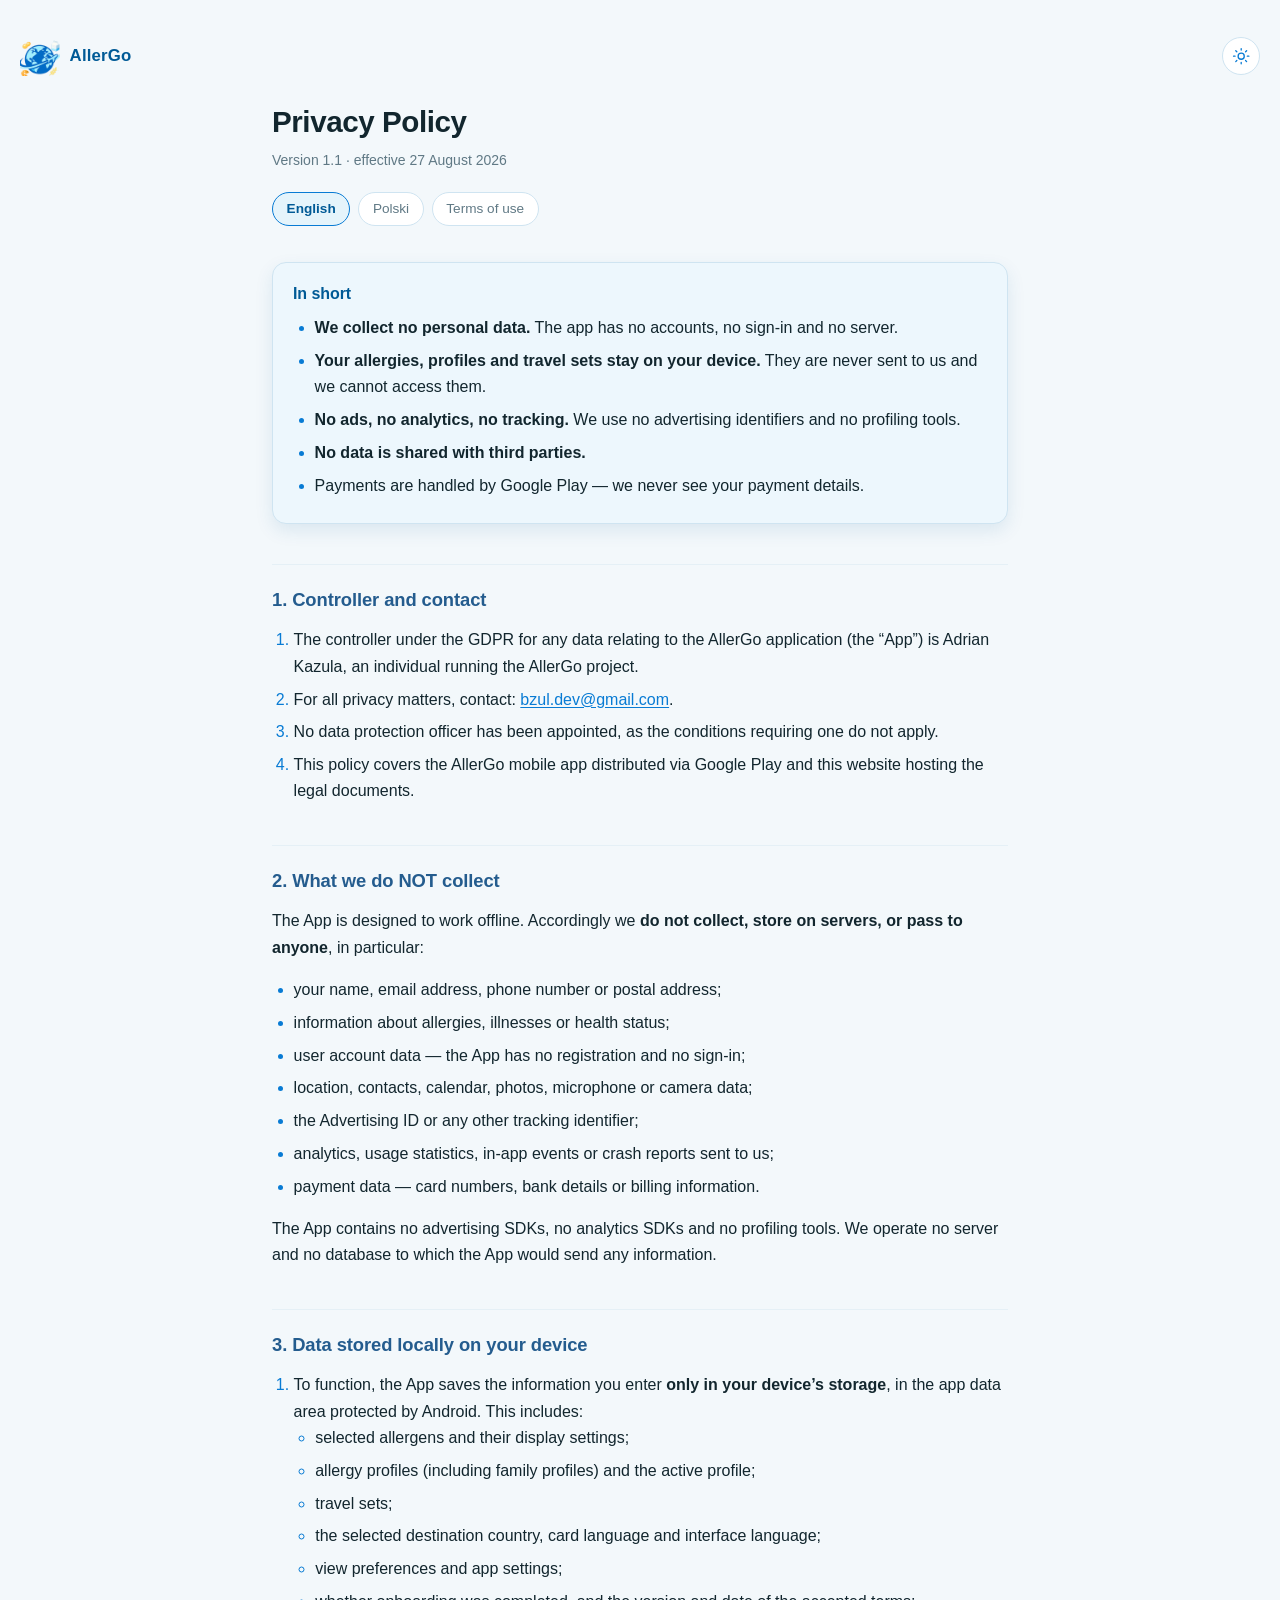
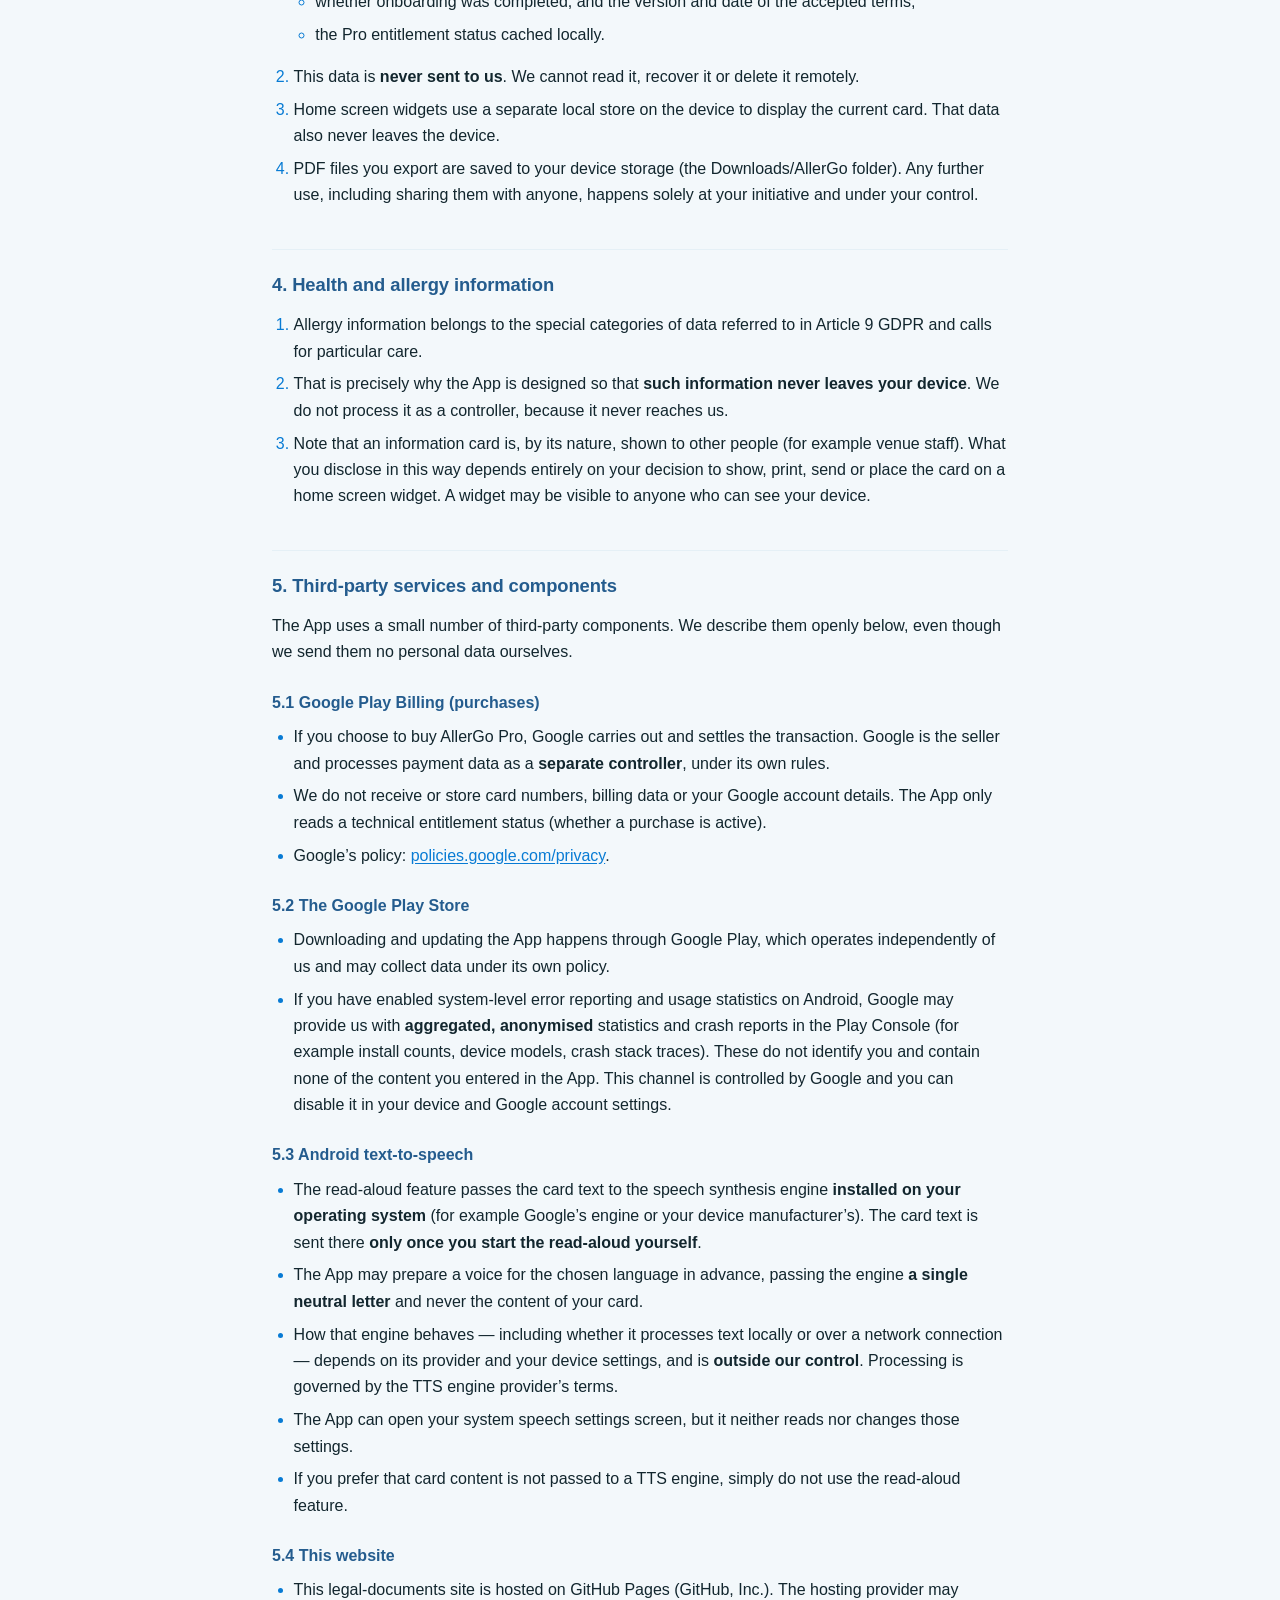
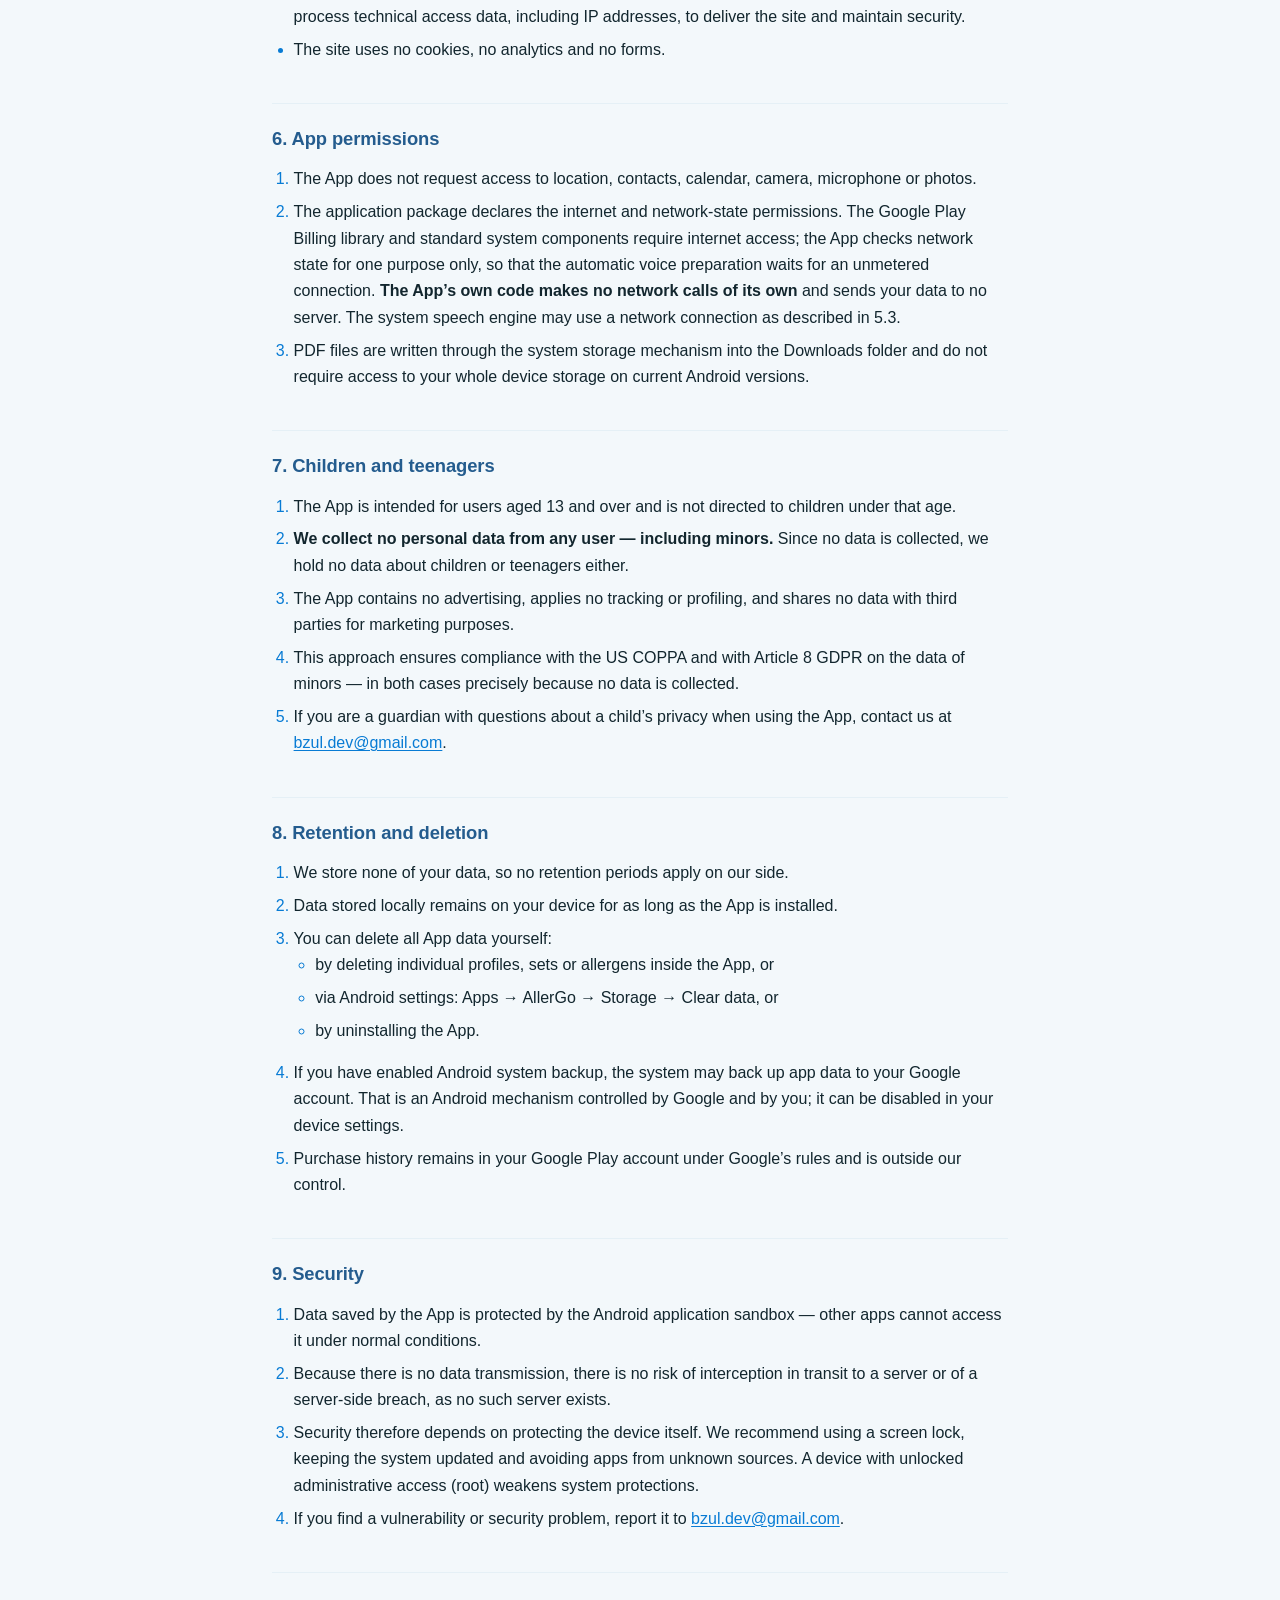
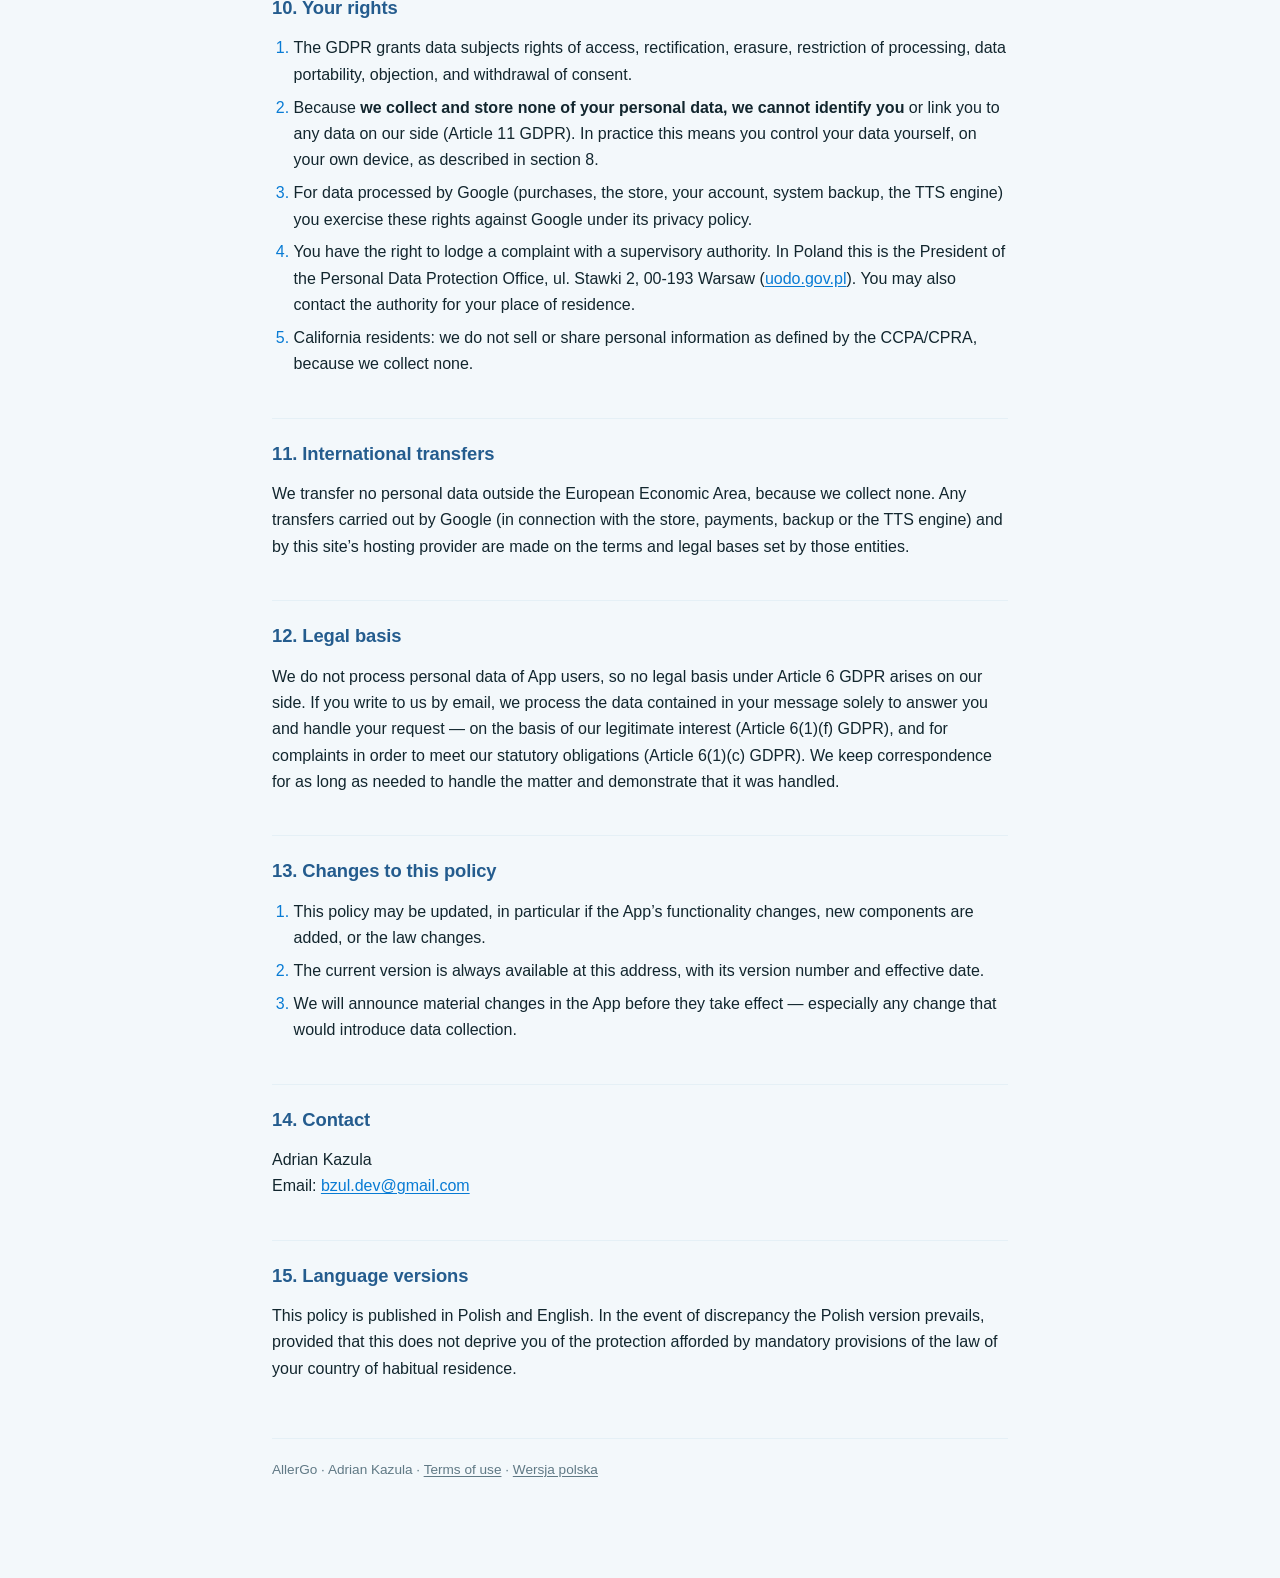
==== commit c1d62547: "Say when the app fetches a voice, and what it sends when it does The app is about to start preparing" ====
--- a/privacy/index.html
+++ b/privacy/index.html
@@ -20,7 +20,7 @@
 
 <header>
   <h1>Privacy Policy</h1>
-  <p class="meta">Version 1.0 · effective 14 August 2026</p>
+  <p class="meta">Version 1.1 · effective 27 August 2026</p>
   <nav class="langbar">
     <a href="../privacy/" aria-current="true">English</a>
     <a href="../pl/privacy/">Polski</a>
@@ -105,8 +105,10 @@
 
 <h3>5.3 Android text-to-speech</h3>
 <ul>
-  <li>The read-aloud feature passes the card text to the speech synthesis engine <strong>installed on your operating system</strong> (for example Google’s engine or your device manufacturer’s).</li>
+  <li>The read-aloud feature passes the card text to the speech synthesis engine <strong>installed on your operating system</strong> (for example Google’s engine or your device manufacturer’s). The card text is sent there <strong>only once you start the read-aloud yourself</strong>.</li>
+  <li>The App may prepare a voice for the chosen language in advance, passing the engine <strong>a single neutral letter</strong> and never the content of your card.</li>
   <li>How that engine behaves — including whether it processes text locally or over a network connection — depends on its provider and your device settings, and is <strong>outside our control</strong>. Processing is governed by the TTS engine provider’s terms.</li>
+  <li>The App can open your system speech settings screen, but it neither reads nor changes those settings.</li>
   <li>If you prefer that card content is not passed to a TTS engine, simply do not use the read-aloud feature.</li>
 </ul>
 
@@ -119,7 +121,7 @@
 <h2>6. App permissions</h2>
 <ol>
   <li>The App does not request access to location, contacts, calendar, camera, microphone or photos.</li>
-  <li>The internet permission is declared in the application package because the Google Play Billing library and standard system components require it. <strong>The App’s own code makes no network calls of its own</strong> and sends your data to no server.</li>
+  <li>The application package declares the internet and network-state permissions. The Google Play Billing library and standard system components require internet access; the App checks network state for one purpose only, so that the automatic voice preparation waits for an unmetered connection. <strong>The App’s own code makes no network calls of its own</strong> and sends your data to no server. The system speech engine may use a network connection as described in 5.3.</li>
   <li>PDF files are written through the system storage mechanism into the Downloads folder and do not require access to your whole device storage on current Android versions.</li>
 </ol>
 
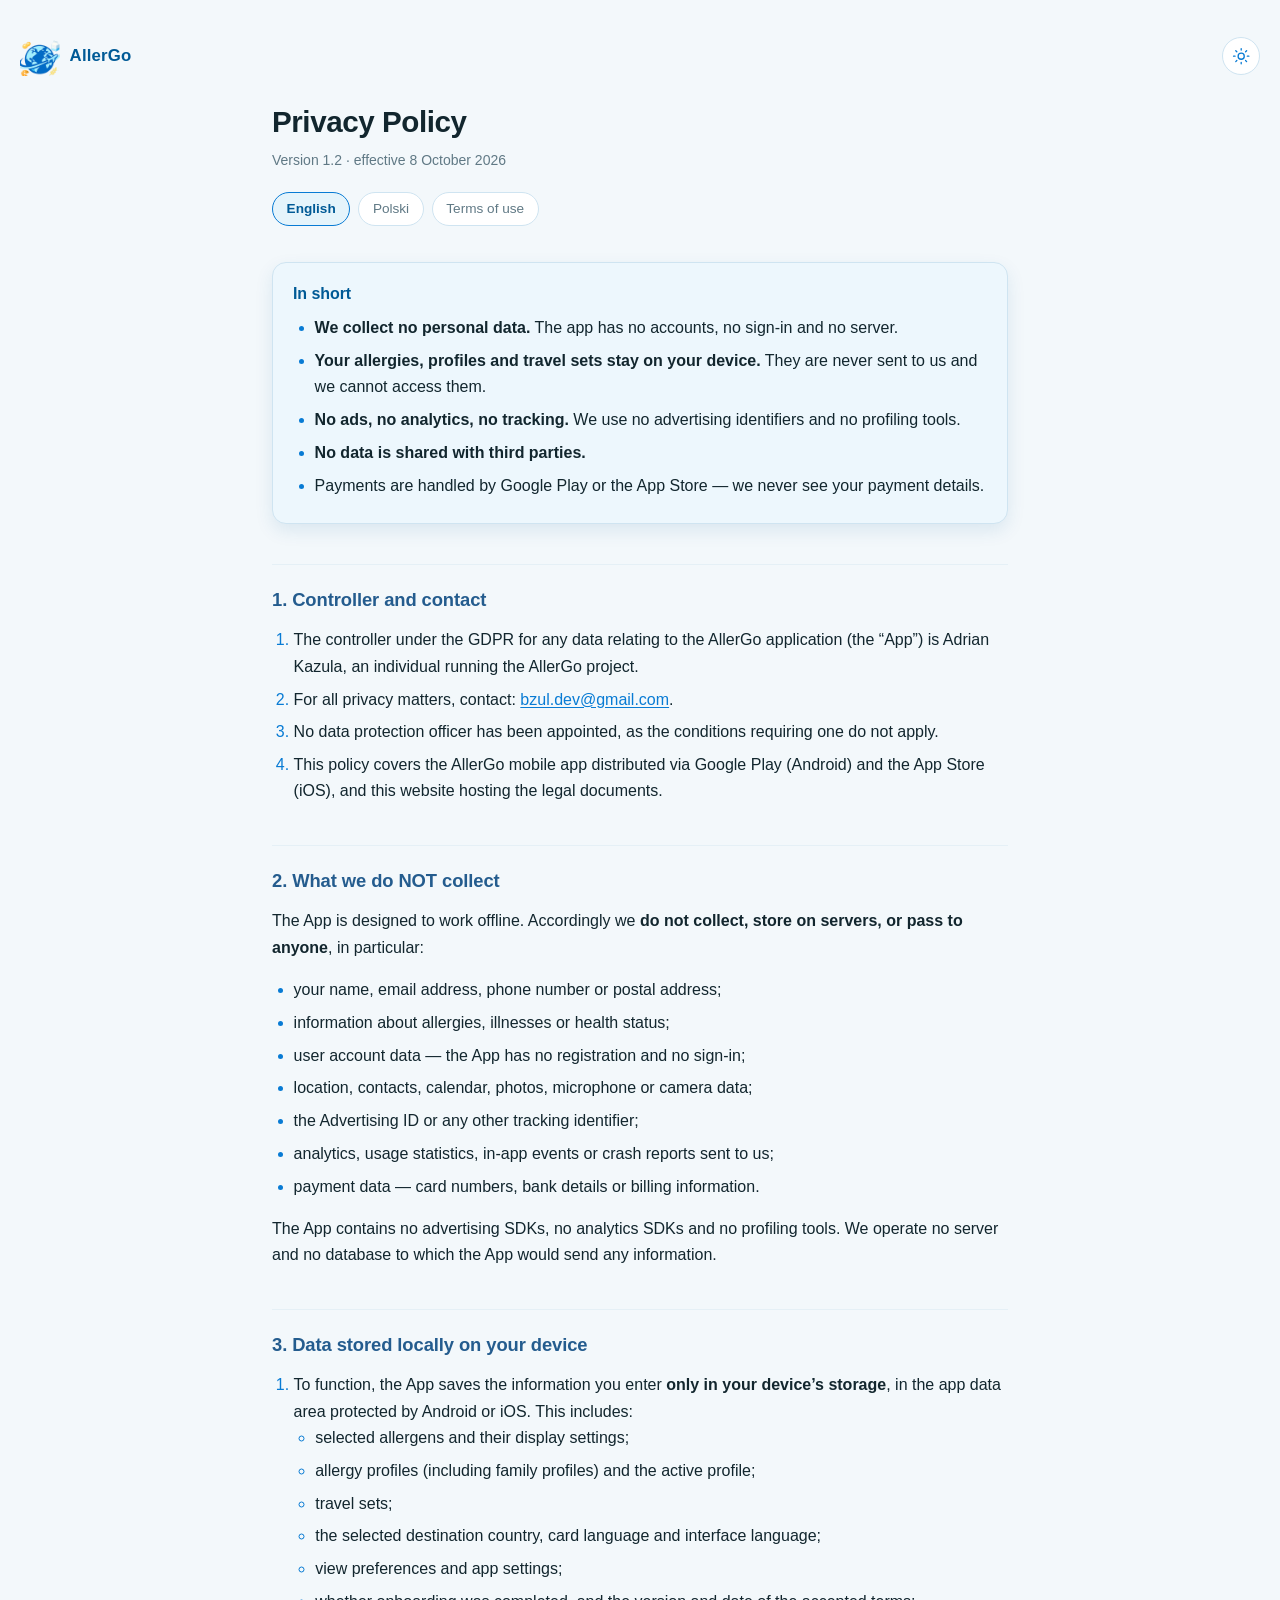
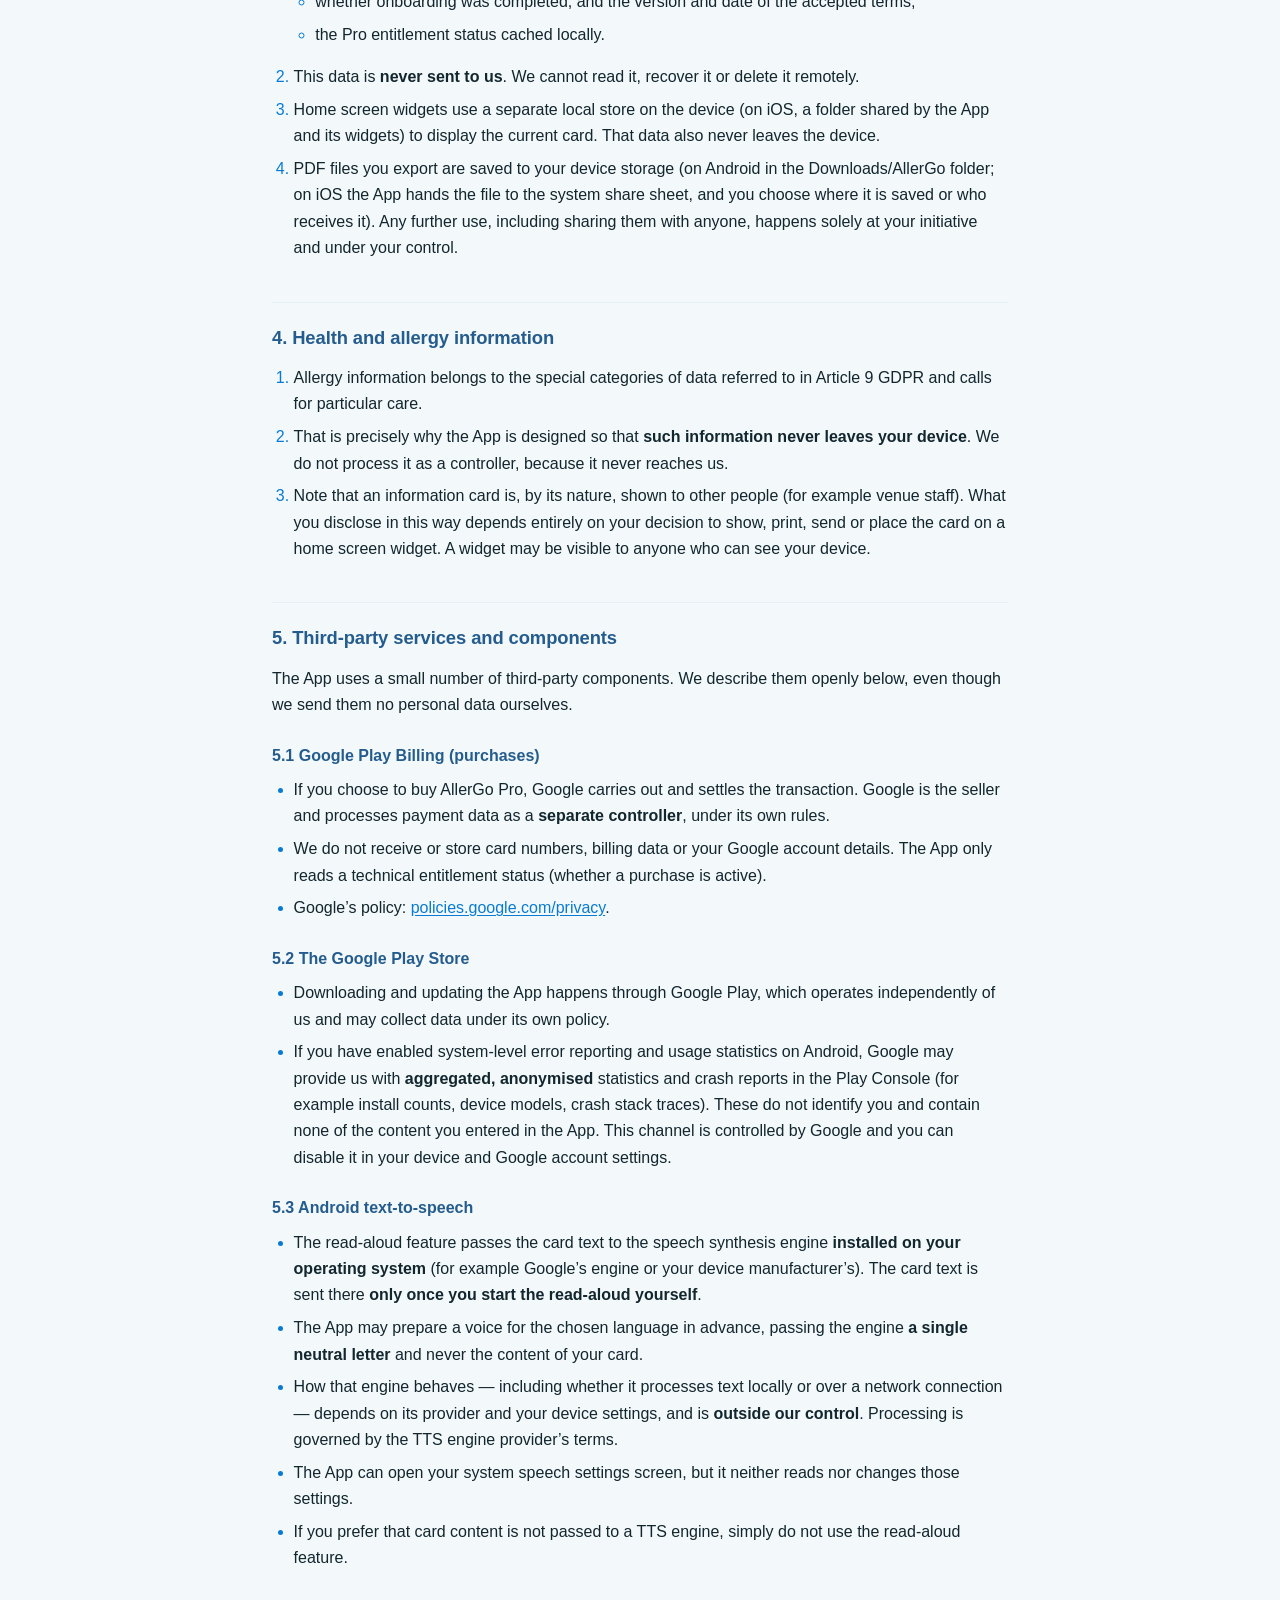
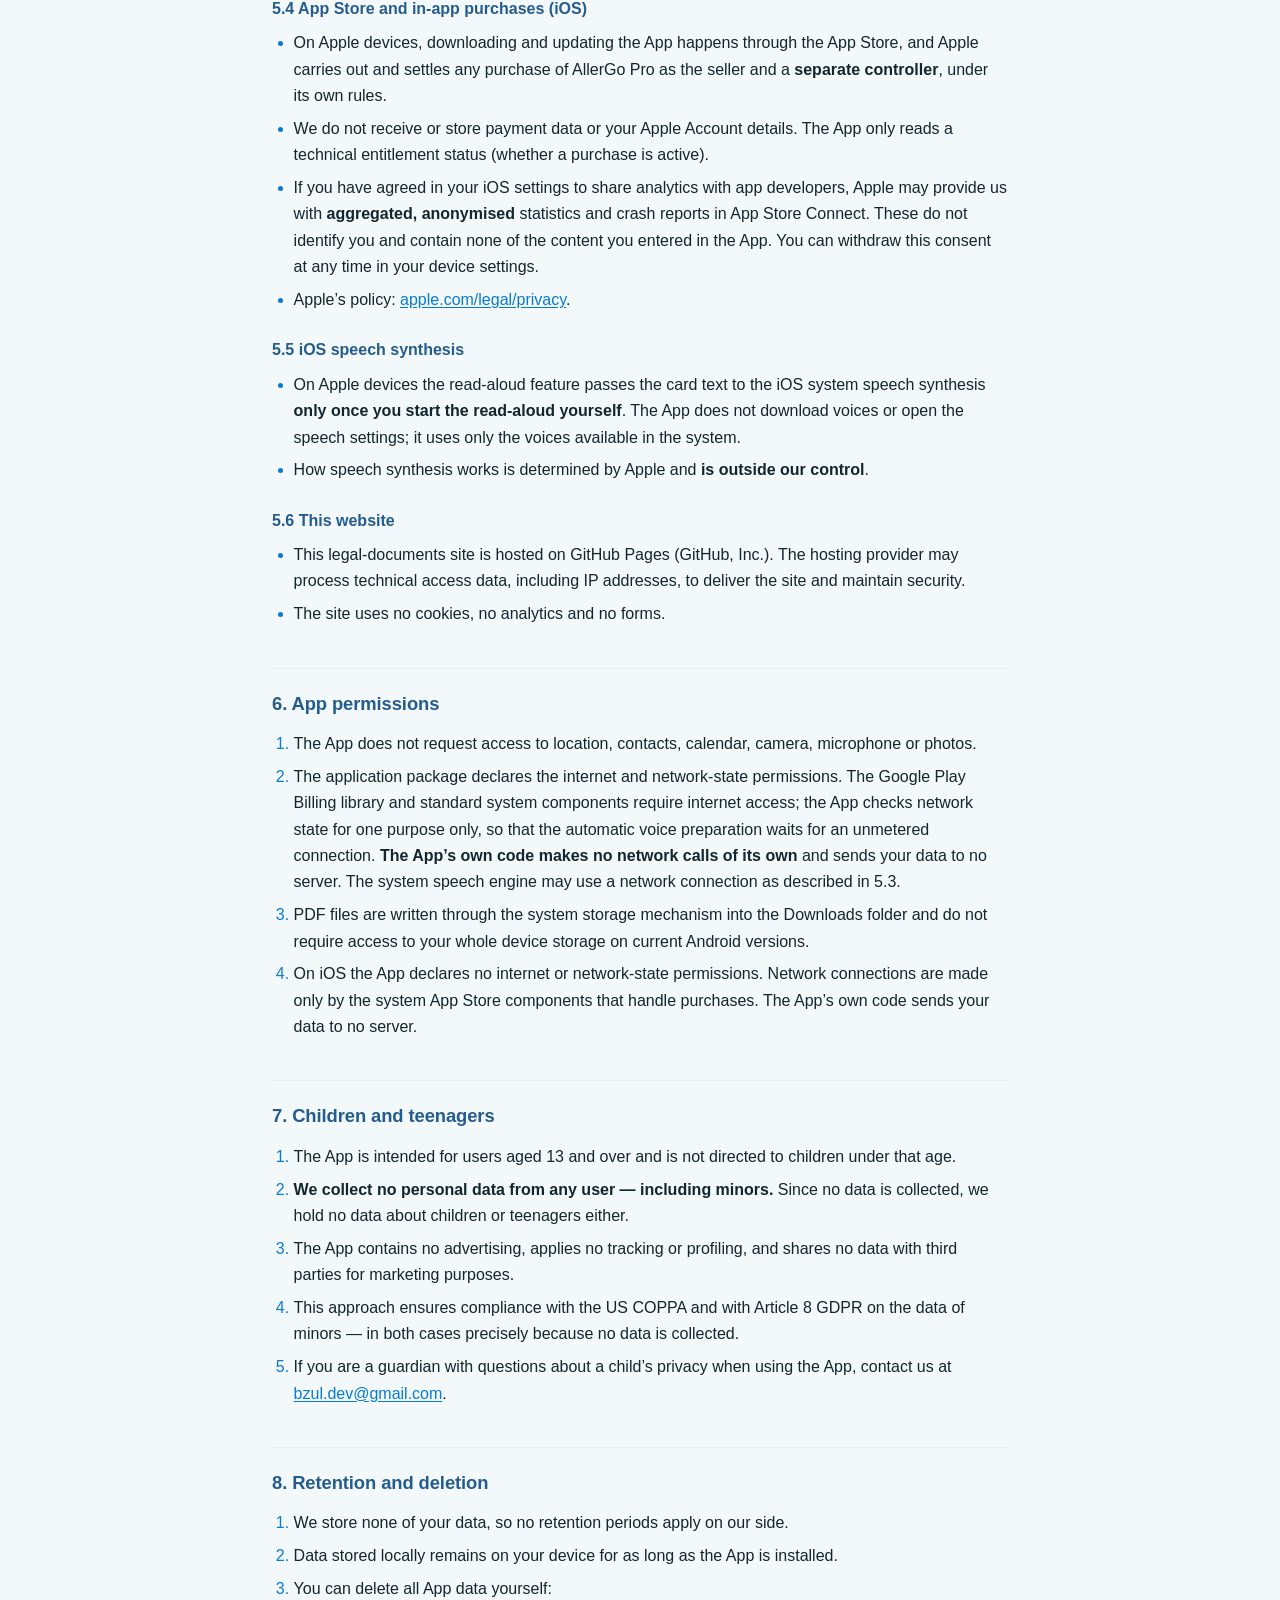
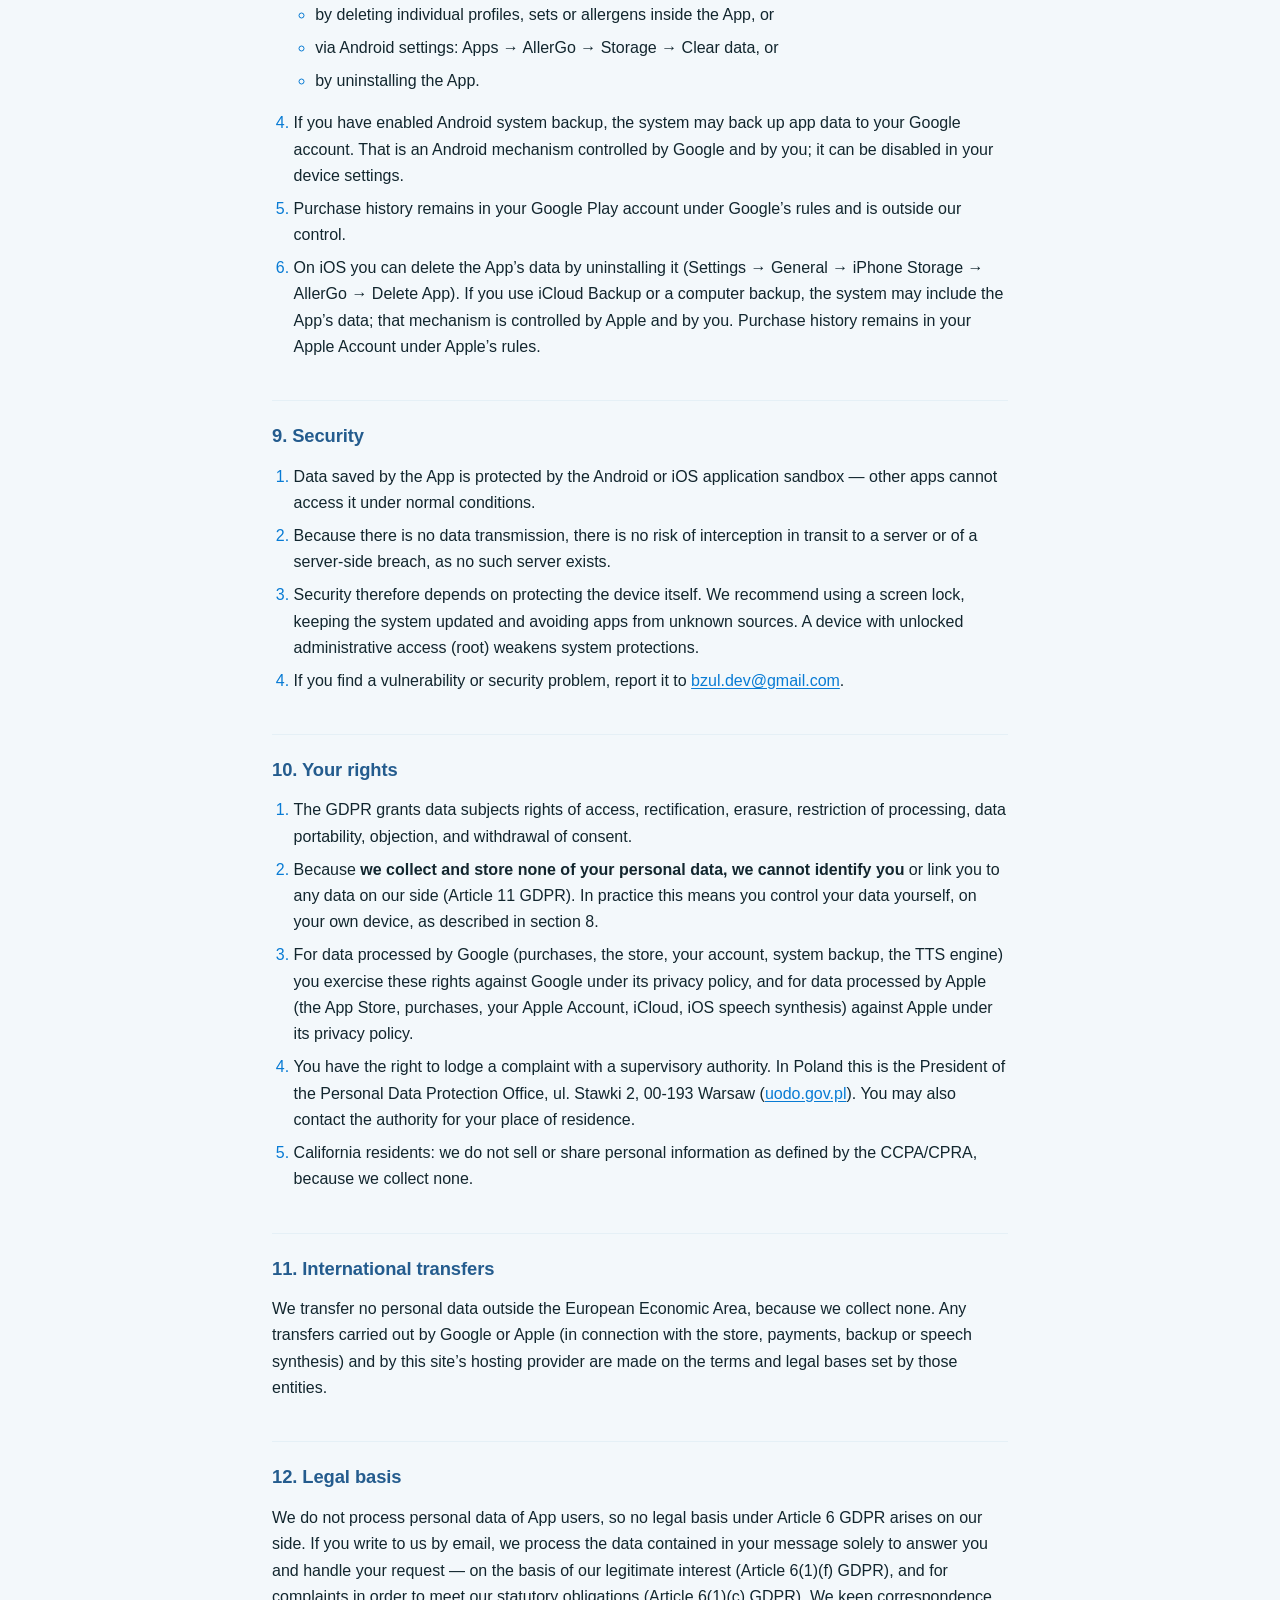
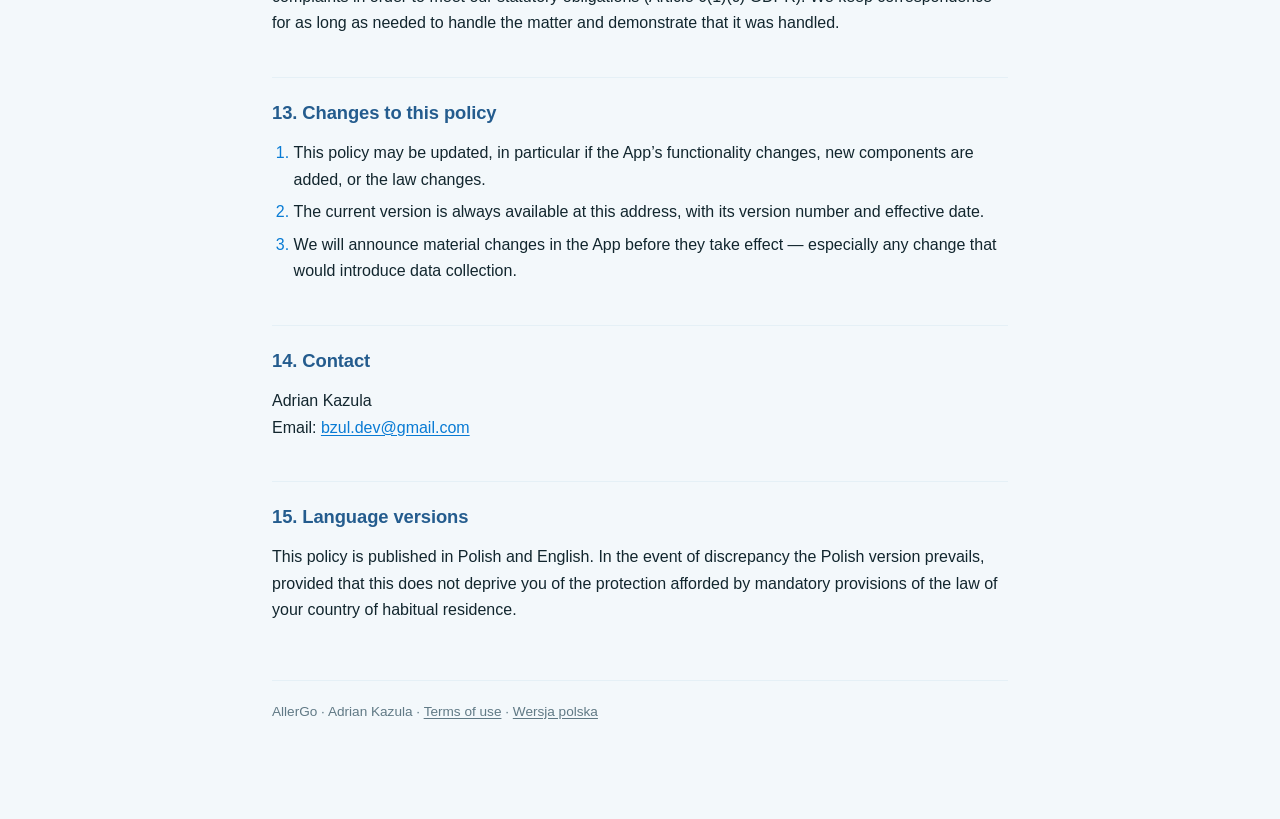
==== commit d5df299f: "Cover the iPhone app: App Store, Apple Account and iOS voices Terms 1.4 and privacy 1.2 name both st" ====
--- a/privacy/index.html
+++ b/privacy/index.html
@@ -20,7 +20,7 @@
 
 <header>
   <h1>Privacy Policy</h1>
-  <p class="meta">Version 1.1 · effective 27 August 2026</p>
+  <p class="meta">Version 1.2 · effective 8 October 2026</p>
   <nav class="langbar">
     <a href="../privacy/" aria-current="true">English</a>
     <a href="../pl/privacy/">Polski</a>
@@ -37,7 +37,7 @@
     <li><strong>Your allergies, profiles and travel sets stay on your device.</strong> They are never sent to us and we cannot access them.</li>
     <li><strong>No ads, no analytics, no tracking.</strong> We use no advertising identifiers and no profiling tools.</li>
     <li><strong>No data is shared with third parties.</strong></li>
-    <li>Payments are handled by Google Play — we never see your payment details.</li>
+    <li>Payments are handled by Google Play or the App Store — we never see your payment details.</li>
   </ul>
 </div>
 
@@ -46,7 +46,7 @@
   <li>The controller under the GDPR for any data relating to the AllerGo application (the “App”) is Adrian Kazula, an individual running the AllerGo project.</li>
   <li>For all privacy matters, contact: <a href="mailto:bzul.dev@gmail.com">bzul.dev@gmail.com</a>.</li>
   <li>No data protection officer has been appointed, as the conditions requiring one do not apply.</li>
-  <li>This policy covers the AllerGo mobile app distributed via Google Play and this website hosting the legal documents.</li>
+  <li>This policy covers the AllerGo mobile app distributed via Google Play (Android) and the App Store (iOS), and this website hosting the legal documents.</li>
 </ol>
 
 <h2>2. What we do NOT collect</h2>
@@ -64,7 +64,7 @@
 
 <h2>3. Data stored locally on your device</h2>
 <ol>
-  <li>To function, the App saves the information you enter <strong>only in your device’s storage</strong>, in the app data area protected by Android. This includes:
+  <li>To function, the App saves the information you enter <strong>only in your device’s storage</strong>, in the app data area protected by Android or iOS. This includes:
     <ul>
       <li>selected allergens and their display settings;</li>
       <li>allergy profiles (including family profiles) and the active profile;</li>
@@ -76,8 +76,8 @@
     </ul>
   </li>
   <li>This data is <strong>never sent to us</strong>. We cannot read it, recover it or delete it remotely.</li>
-  <li>Home screen widgets use a separate local store on the device to display the current card. That data also never leaves the device.</li>
-  <li>PDF files you export are saved to your device storage (the Downloads/AllerGo folder). Any further use, including sharing them with anyone, happens solely at your initiative and under your control.</li>
+  <li>Home screen widgets use a separate local store on the device (on iOS, a folder shared by the App and its widgets) to display the current card. That data also never leaves the device.</li>
+  <li>PDF files you export are saved to your device storage (on Android in the Downloads/AllerGo folder; on iOS the App hands the file to the system share sheet, and you choose where it is saved or who receives it). Any further use, including sharing them with anyone, happens solely at your initiative and under your control.</li>
 </ol>
 
 <h2>4. Health and allergy information</h2>
@@ -112,7 +112,21 @@
   <li>If you prefer that card content is not passed to a TTS engine, simply do not use the read-aloud feature.</li>
 </ul>
 
-<h3>5.4 This website</h3>
+<h3>5.4 App Store and in-app purchases (iOS)</h3>
+<ul>
+  <li>On Apple devices, downloading and updating the App happens through the App Store, and Apple carries out and settles any purchase of AllerGo Pro as the seller and a <strong>separate controller</strong>, under its own rules.</li>
+  <li>We do not receive or store payment data or your Apple Account details. The App only reads a technical entitlement status (whether a purchase is active).</li>
+  <li>If you have agreed in your iOS settings to share analytics with app developers, Apple may provide us with <strong>aggregated, anonymised</strong> statistics and crash reports in App Store Connect. These do not identify you and contain none of the content you entered in the App. You can withdraw this consent at any time in your device settings.</li>
+  <li>Apple’s policy: <a href="https://www.apple.com/legal/privacy/" rel="noopener">apple.com/legal/privacy</a>.</li>
+</ul>
+
+<h3>5.5 iOS speech synthesis</h3>
+<ul>
+  <li>On Apple devices the read-aloud feature passes the card text to the iOS system speech synthesis <strong>only once you start the read-aloud yourself</strong>. The App does not download voices or open the speech settings; it uses only the voices available in the system.</li>
+  <li>How speech synthesis works is determined by Apple and <strong>is outside our control</strong>.</li>
+</ul>
+
+<h3>5.6 This website</h3>
 <ul>
   <li>This legal-documents site is hosted on GitHub Pages (GitHub, Inc.). The hosting provider may process technical access data, including IP addresses, to deliver the site and maintain security.</li>
   <li>The site uses no cookies, no analytics and no forms.</li>
@@ -123,6 +137,7 @@
   <li>The App does not request access to location, contacts, calendar, camera, microphone or photos.</li>
   <li>The application package declares the internet and network-state permissions. The Google Play Billing library and standard system components require internet access; the App checks network state for one purpose only, so that the automatic voice preparation waits for an unmetered connection. <strong>The App’s own code makes no network calls of its own</strong> and sends your data to no server. The system speech engine may use a network connection as described in 5.3.</li>
   <li>PDF files are written through the system storage mechanism into the Downloads folder and do not require access to your whole device storage on current Android versions.</li>
+  <li>On iOS the App declares no internet or network-state permissions. Network connections are made only by the system App Store components that handle purchases. The App’s own code sends your data to no server.</li>
 </ol>
 
 <h2>7. Children and teenagers</h2>
@@ -147,11 +162,12 @@
   </li>
   <li>If you have enabled Android system backup, the system may back up app data to your Google account. That is an Android mechanism controlled by Google and by you; it can be disabled in your device settings.</li>
   <li>Purchase history remains in your Google Play account under Google’s rules and is outside our control.</li>
+  <li>On iOS you can delete the App’s data by uninstalling it (Settings → General → iPhone Storage → AllerGo → Delete App). If you use iCloud Backup or a computer backup, the system may include the App’s data; that mechanism is controlled by Apple and by you. Purchase history remains in your Apple Account under Apple’s rules.</li>
 </ol>
 
 <h2>9. Security</h2>
 <ol>
-  <li>Data saved by the App is protected by the Android application sandbox — other apps cannot access it under normal conditions.</li>
+  <li>Data saved by the App is protected by the Android or iOS application sandbox — other apps cannot access it under normal conditions.</li>
   <li>Because there is no data transmission, there is no risk of interception in transit to a server or of a server-side breach, as no such server exists.</li>
   <li>Security therefore depends on protecting the device itself. We recommend using a screen lock, keeping the system updated and avoiding apps from unknown sources. A device with unlocked administrative access (root) weakens system protections.</li>
   <li>If you find a vulnerability or security problem, report it to <a href="mailto:bzul.dev@gmail.com">bzul.dev@gmail.com</a>.</li>
@@ -161,13 +177,13 @@
 <ol>
   <li>The GDPR grants data subjects rights of access, rectification, erasure, restriction of processing, data portability, objection, and withdrawal of consent.</li>
   <li>Because <strong>we collect and store none of your personal data, we cannot identify you</strong> or link you to any data on our side (Article 11 GDPR). In practice this means you control your data yourself, on your own device, as described in section 8.</li>
-  <li>For data processed by Google (purchases, the store, your account, system backup, the TTS engine) you exercise these rights against Google under its privacy policy.</li>
+  <li>For data processed by Google (purchases, the store, your account, system backup, the TTS engine) you exercise these rights against Google under its privacy policy, and for data processed by Apple (the App Store, purchases, your Apple Account, iCloud, iOS speech synthesis) against Apple under its privacy policy.</li>
   <li>You have the right to lodge a complaint with a supervisory authority. In Poland this is the President of the Personal Data Protection Office, ul. Stawki 2, 00-193 Warsaw (<a href="https://uodo.gov.pl" rel="noopener">uodo.gov.pl</a>). You may also contact the authority for your place of residence.</li>
   <li>California residents: we do not sell or share personal information as defined by the CCPA/CPRA, because we collect none.</li>
 </ol>
 
 <h2>11. International transfers</h2>
-<p>We transfer no personal data outside the European Economic Area, because we collect none. Any transfers carried out by Google (in connection with the store, payments, backup or the TTS engine) and by this site’s hosting provider are made on the terms and legal bases set by those entities.</p>
+<p>We transfer no personal data outside the European Economic Area, because we collect none. Any transfers carried out by Google or Apple (in connection with the store, payments, backup or speech synthesis) and by this site’s hosting provider are made on the terms and legal bases set by those entities.</p>
 
 <h2>12. Legal basis</h2>
 <p>We do not process personal data of App users, so no legal basis under Article 6 GDPR arises on our side. If you write to us by email, we process the data contained in your message solely to answer you and handle your request — on the basis of our legitimate interest (Article 6(1)(f) GDPR), and for complaints in order to meet our statutory obligations (Article 6(1)(c) GDPR). We keep correspondence for as long as needed to handle the matter and demonstrate that it was handled.</p>
